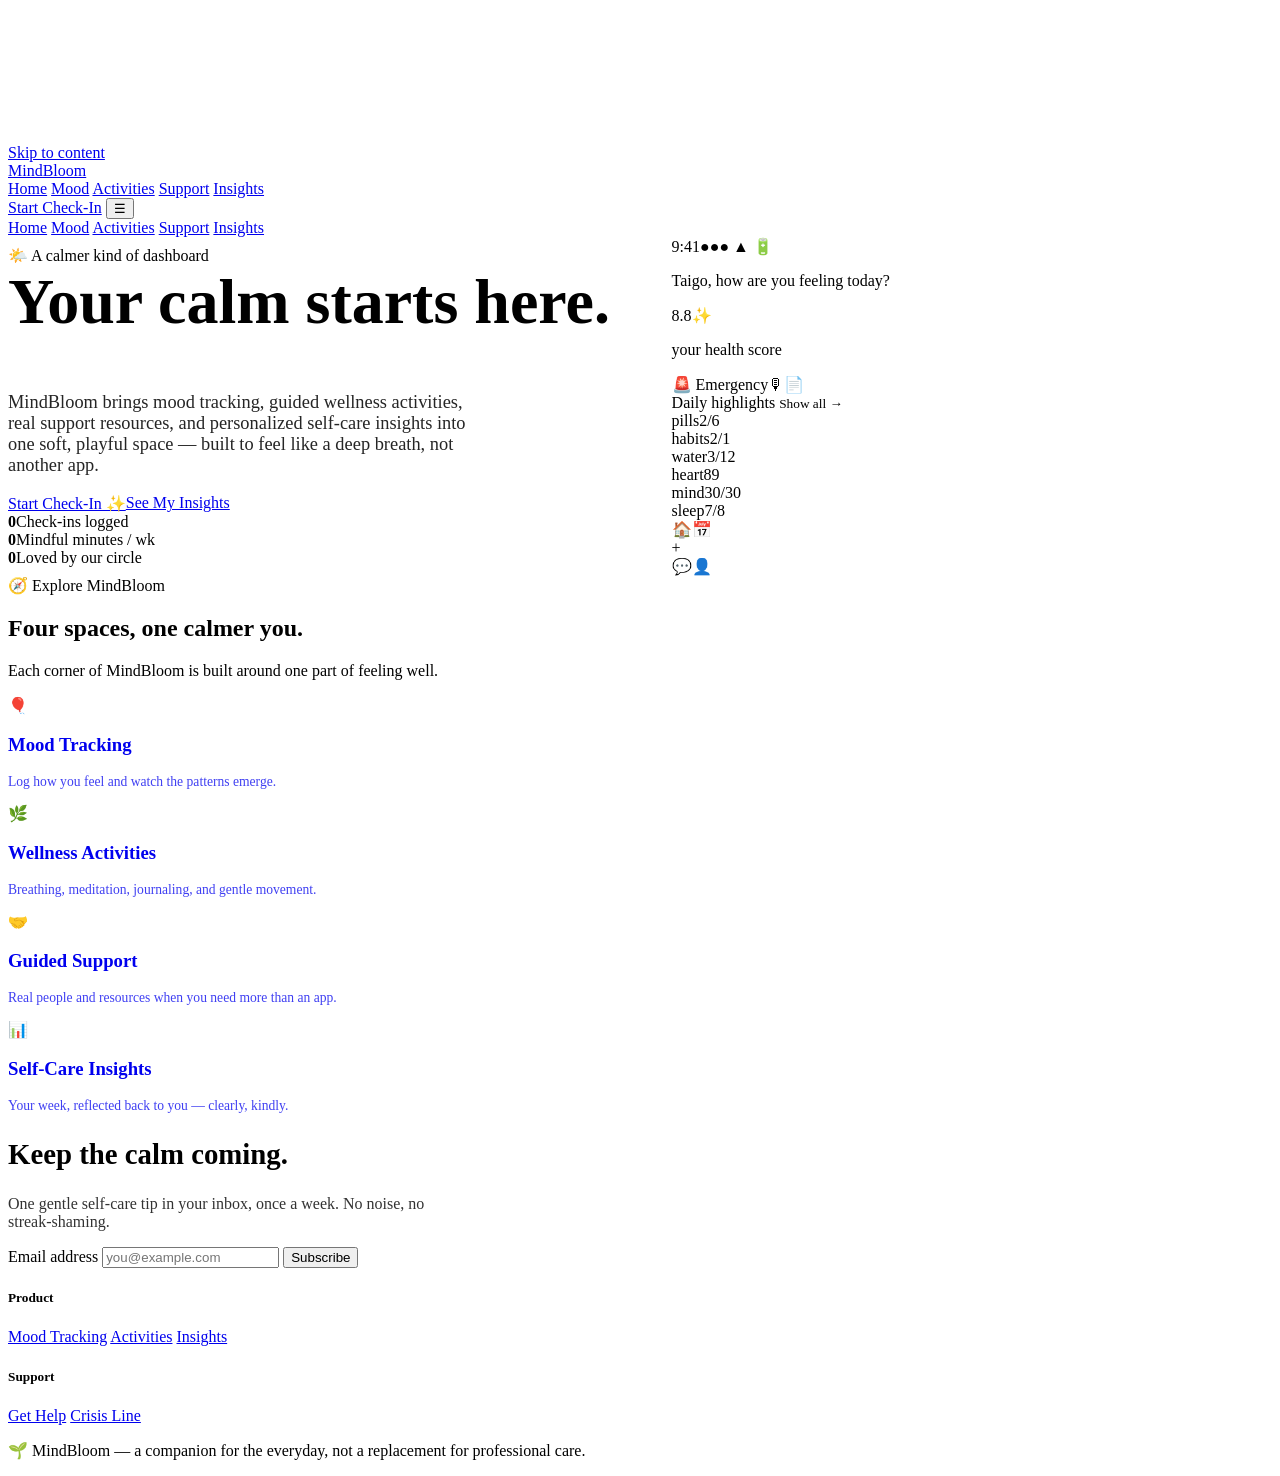
==== index.html @ 53dbccd5 "Add files via upload" ====
<!--
  MindBloom — Home
  DEPLOY: upload this whole folder (index.html, mood.html, activities.html, support.html, insights.html, assets/) to Netlify/Vercel drag-and-drop, or push to a repo and enable GitHub Pages. No build step required.
-->
<!DOCTYPE html>
<html lang="en">
<head>
<meta charset="UTF-8">
<meta name="viewport" content="width=device-width, initial-scale=1.0">
<title>MindBloom — Your Calm Starts Here</title>
<meta name="description" content="A calming, interactive mental wellness companion for mood tracking, guided self-care, and personalized insights.">
<link rel="preconnect" href="https://fonts.googleapis.com">
<link rel="preconnect" href="https://fonts.gstatic.com" crossorigin>
<link href="https://fonts.googleapis.com/css2?family=Fredoka:wght@400;500;600;700&family=Quicksand:wght@400;500;600;700&display=swap" rel="stylesheet">
<link rel="stylesheet" href="styles.css">
</head>
<body>
<div id="page-veil"></div>
<a href="#main" class="skip-link">Skip to content</a>
<canvas id="cursor-canvas" aria-hidden="true"></canvas>
<div id="cursor-dot" aria-hidden="true"></div>
<div id="cursor-ring" aria-hidden="true"></div>

<header class="nav">
  <a class="brand" href="index.html" data-transition><span class="dot"></span> MindBloom</a>
  <nav class="links" aria-label="Primary">
    <a href="index.html" aria-current="page" data-transition>Home</a>
    <a href="mood.html" data-transition>Mood</a>
    <a href="activities.html" data-transition>Activities</a>
    <a href="support.html" data-transition>Support</a>
    <a href="insights.html" data-transition>Insights</a>
  </nav>
  <a class="nav-cta" href="mood.html" data-cursor-color="purple" data-transition>Start Check-In</a>
  <button class="nav-toggle" aria-label="Toggle menu" aria-expanded="false">☰</button>
</header>
<div class="mobile-menu" aria-label="Mobile navigation">
  <a href="index.html" data-transition>Home</a>
  <a href="mood.html" data-transition>Mood</a>
  <a href="activities.html" data-transition>Activities</a>
  <a href="support.html" data-transition>Support</a>
  <a href="insights.html" data-transition>Insights</a>
</div>

<main id="main">
  <section class="hero-section" aria-label="Introduction">
    <div class="blob-field" data-blob-field="6" aria-hidden="true"></div>
    <div class="wrap hero" style="padding-top:var(--space-6); display:grid; grid-template-columns:1.05fr .95fr; gap:var(--space-5); align-items:center;">
      <div>
        <span class="eyebrow reveal">🌤️ A calmer kind of dashboard</span>
        <h1 class="reveal" style="font-size:clamp(2.6rem,5vw,4.2rem); margin-top:var(--space-2);">Your <span style="color:var(--pink-deep);">calm</span> starts here.</h1>
        <p class="reveal" style="margin-top:var(--space-3); font-size:1.15rem; max-width:480px; opacity:.85;">MindBloom brings mood tracking, guided wellness activities, real support resources, and personalized self-care insights into one soft, playful space — built to feel like a deep breath, not another app.</p>
        <div class="reveal" style="display:flex; gap:var(--space-2); margin-top:var(--space-4); flex-wrap:wrap;">
          <a class="btn-primary" data-cursor-color="pink" href="mood.html" data-transition>Start Check-In ✨</a>
          <a class="btn-secondary" data-cursor-color="teal" href="insights.html" data-transition>See My Insights</a>
        </div>
        <div class="stat-row reveal" style="justify-content:flex-start; margin-top:var(--space-5);">
          <div><strong data-count="12.4" data-suffix="k">0</strong><span>Check-ins logged</span></div>
          <div><strong data-count="340" data-suffix="m">0</strong><span>Mindful minutes / wk</span></div>
          <div><strong data-count="4.9" data-suffix="★">0</strong><span>Loved by our circle</span></div>
        </div>
      </div>

      <div class="phone-wrap reveal">
        <div class="phone tilt" role="img" aria-label="App preview showing a health score of 8.8 and daily wellness highlights">
          <div class="phone-status"><span>9:41</span><span>●●● ▲ 🔋</span></div>
          <div class="phone-notch"></div>
          <p class="phone-greet">Taigo, how are you feeling today?</p>
          <div class="score-row"><span class="score-num">8.8</span><span class="score-spark">✨</span></div>
          <p class="score-label">your health score</p>
          <div class="quick-pills"><span>🚨 Emergency</span><span class="ghost">🎙</span><span class="ghost">📄</span></div>
          <div class="highlights-title">Daily highlights <small>Show all →</small></div>
          <div class="highlights-grid">
            <div class="h-card pills">pills<span class="n">2/6</span></div>
            <div class="h-card habits">habits<span class="n">2/1</span></div>
            <div class="h-card water">water<span class="n">3/12</span></div>
            <div class="h-card heart">heart<span class="n">89</span></div>
            <div class="h-card mind">mind<span class="n">30/30</span></div>
            <div class="h-card sleep">sleep<span class="n">7/8</span></div>
          </div>
          <div class="phone-tab"><span>🏠</span><span>📅</span><div class="plus">+</div><span>💬</span><span>👤</span></div>
        </div>
      </div>
    </div>
  </section>

  <section aria-label="What MindBloom offers">
    <div class="wrap">
      <div class="section-head reveal">
        <span class="eyebrow">🧭 Explore MindBloom</span>
        <h2>Four spaces, one calmer you.</h2>
        <p>Each corner of MindBloom is built around one part of feeling well.</p>
      </div>
      <div class="activity-grid" style="grid-template-columns:repeat(4,1fr);">
        <a class="glass-card activity-card tilt reveal" href="mood.html" data-transition style="text-decoration:none;">
          <div class="activity-icon" style="background:var(--periwinkle);">🎈</div>
          <h3>Mood Tracking</h3>
          <p style="font-size:.85rem; opacity:.75;">Log how you feel and watch the patterns emerge.</p>
        </a>
        <a class="glass-card activity-card tilt reveal" href="activities.html" data-transition style="text-decoration:none;">
          <div class="activity-icon" style="background:var(--green);">🌿</div>
          <h3>Wellness Activities</h3>
          <p style="font-size:.85rem; opacity:.75;">Breathing, meditation, journaling, and gentle movement.</p>
        </a>
        <a class="glass-card activity-card tilt reveal" href="support.html" data-transition style="text-decoration:none;">
          <div class="activity-icon" style="background:var(--pink);">🤝</div>
          <h3>Guided Support</h3>
          <p style="font-size:.85rem; opacity:.75;">Real people and resources when you need more than an app.</p>
        </a>
        <a class="glass-card activity-card tilt reveal" href="insights.html" data-transition style="text-decoration:none;">
          <div class="activity-icon" style="background:var(--yellow);">📊</div>
          <h3>Self-Care Insights</h3>
          <p style="font-size:.85rem; opacity:.75;">Your week, reflected back to you — clearly, kindly.</p>
        </a>
      </div>
    </div>
  </section>
</main>

<footer aria-label="Footer">
  <div class="footer-inner">
    <div>
      <h2 style="font-size:1.8rem;">Keep the calm coming.</h2>
      <p style="margin-top:8px; opacity:.8; max-width:420px;">One gentle self-care tip in your inbox, once a week. No noise, no streak-shaming.</p>
      <form class="footer-form" onsubmit="event.preventDefault(); this.reset(); alert('Thanks — your first tip lands next Monday.');">
        <label for="email" class="visually-hidden">Email address</label>
        <input id="email" type="email" required placeholder="you@example.com" data-cursor-color="pink">
        <button class="btn-primary" type="submit" data-cursor-color="pink">Subscribe</button>
      </form>
    </div>
    <div class="footer-links">
      <div><h5>Product</h5>
        <a href="mood.html" data-transition>Mood Tracking</a>
        <a href="activities.html" data-transition>Activities</a>
        <a href="insights.html" data-transition>Insights</a>
      </div>
      <div><h5>Support</h5>
        <a href="support.html" data-transition>Get Help</a>
        <a href="support.html" data-transition>Crisis Line</a>
      </div>
    </div>
  </div>
  <p class="fine-print">🌱 MindBloom — a companion for the everyday, not a replacement for professional care.</p>
</footer>

<script src="app.js"></script>
</body>
</html>
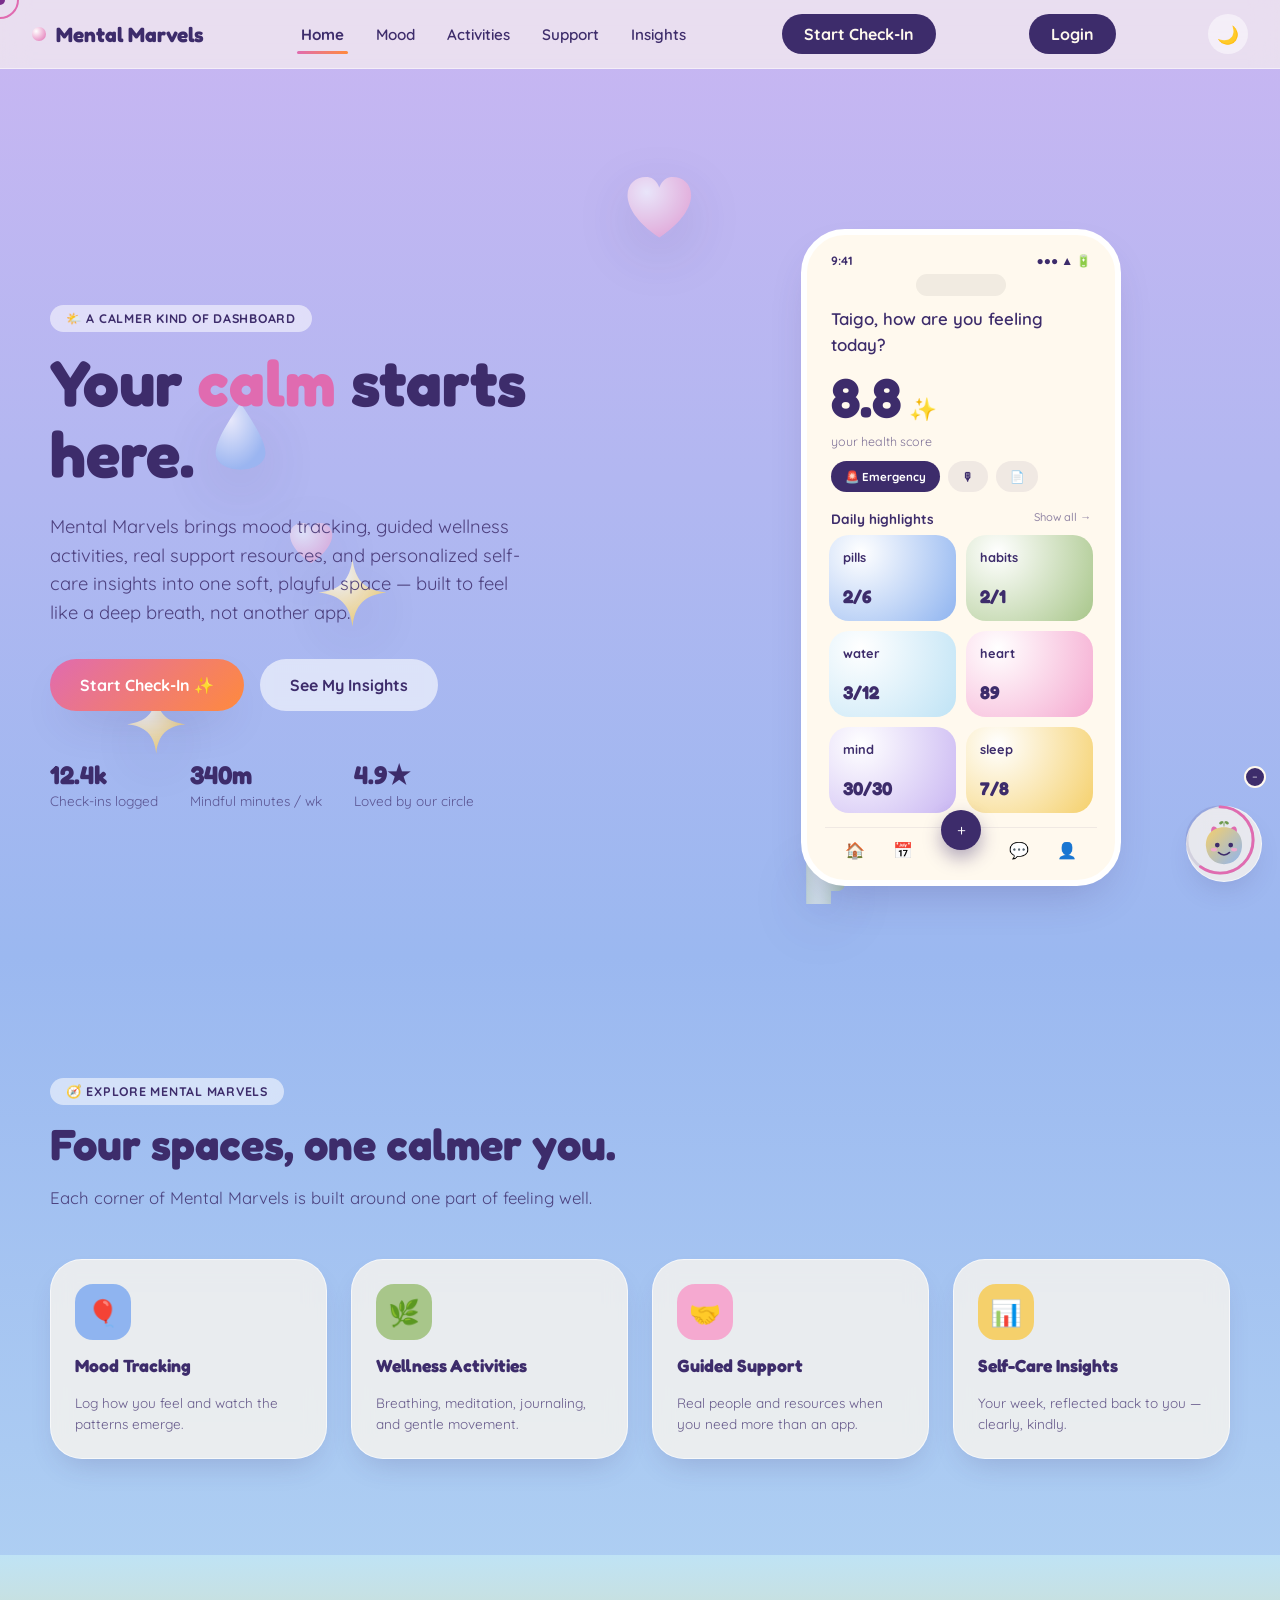
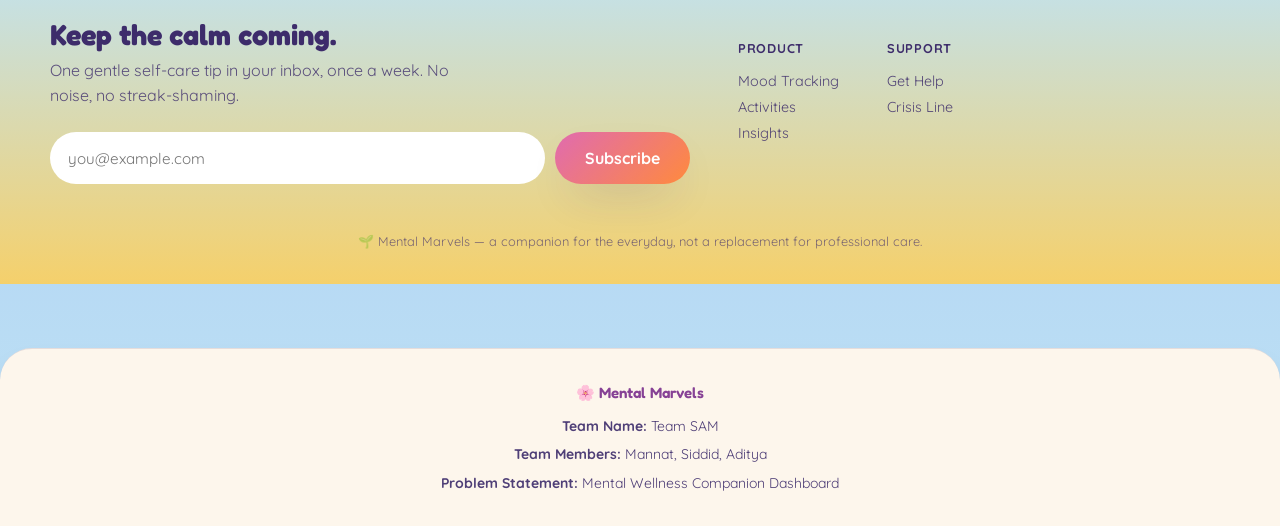
==== commit 205309a7: "Add files via upload" ====
--- a/index.html
+++ b/index.html
@@ -7,12 +7,407 @@
 <head>
 <meta charset="UTF-8">
 <meta name="viewport" content="width=device-width, initial-scale=1.0">
-<title>MindBloom — Your Calm Starts Here</title>
+<title>Mental Marvels — Your Calm Starts Here</title>
 <meta name="description" content="A calming, interactive mental wellness companion for mood tracking, guided self-care, and personalized insights.">
 <link rel="preconnect" href="https://fonts.googleapis.com">
 <link rel="preconnect" href="https://fonts.gstatic.com" crossorigin>
 <link href="https://fonts.googleapis.com/css2?family=Fredoka:wght@400;500;600;700&family=Quicksand:wght@400;500;600;700&display=swap" rel="stylesheet">
-<link rel="stylesheet" href="styles.css">
+<style>
+/* ============================================================
+   MindBloom — shared design system
+   ============================================================ */
+:root{
+  --lavender:#C9B6F2; --sky:#9BB8F0; --skylight:#BFE3F5;
+  --pink:#F5A9D0; --pink-deep:#E06BB0;
+  --yellow:#F5D06B; --yellow-deep:#E0A93D;
+  --green:#A8C68A; --green-deep:#6E9A4E;
+  --periwinkle:#8FB4F0;
+  --cream:#FFF9EE; --cream2:#FDF6EC;
+  --orange:#FF8A3D; --orange-bg:#F3ECDD;
+  --ink-purple:#3D2C6B; --ink-magenta:#7A2E8C; --ink-teal:#1E5F5A;
+  --radius-lg:32px; --radius-md:24px; --radius-sm:16px;
+  --space-1:8px; --space-2:16px; --space-3:24px; --space-4:32px; --space-5:48px; --space-6:64px; --space-7:96px;
+  --font-display:'Fredoka', sans-serif; --font-body:'Quicksand', sans-serif;
+  --shadow-soft: 0 20px 45px -18px rgba(61,44,107,0.28);
+  --shadow-card: 0 14px 30px -12px rgba(61,44,107,0.22);
+}
+*{box-sizing:border-box;}
+html{scroll-behavior:smooth;}
+body{
+  margin:0; font-family:var(--font-body); color:var(--ink-purple);
+  background:linear-gradient(180deg, var(--lavender) 0%, var(--sky) 45%, var(--skylight) 100%);
+  overflow-x:hidden; cursor:none; min-height:100vh;
+  transition:background .4s ease, color .4s ease;
+}
+
+/* ---------- Dark mode ---------- */
+:root[data-theme="dark"]{
+  --lavender:#221A3D; --sky:#1B2340; --skylight:#182A33;
+  --pink:#3A2338; --pink-deep:#F2A6D6;
+  --yellow:#3A311C; --yellow-deep:#F0C25E;
+  --green:#1E2A1B; --green-deep:#9FD17A;
+  --periwinkle:#22283F;
+  --cream:#171326; --cream2:#1C1830;
+  --orange:#3A2413; --orange-bg:#20181C;
+  --ink-purple:#EFE9FB; --ink-magenta:#F2A6D6; --ink-teal:#8FE3D8;
+  --shadow-soft: 0 20px 45px -18px rgba(0,0,0,0.55);
+  --shadow-card: 0 14px 30px -12px rgba(0,0,0,0.5);
+}
+:root[data-theme="dark"] body{ background:linear-gradient(180deg, #17132A 0%, #141C33 45%, #101B22 100%); }
+:root[data-theme="dark"] .glass-card{ background:rgba(28,24,48,.75); border-color:rgba(255,255,255,.08); }
+:root[data-theme="dark"] header.nav{ background:rgba(23,19,38,.7); border-bottom-color:rgba(255,255,255,.08); }
+:root[data-theme="dark"] .mobile-menu{ background:rgba(23,19,38,.96); }
+:root[data-theme="dark"] .day-cell, :root[data-theme="dark"] .mood-chip, :root[data-theme="dark"] .filter-chip,
+:root[data-theme="dark"] .tab-btn, :root[data-theme="dark"] .history-list li, :root[data-theme="dark"] .entry,
+:root[data-theme="dark"] .search-row input{ background:#241E3B; color:var(--ink-purple); }
+:root[data-theme="dark"] .nav-cta{ background:var(--ink-magenta); color:#171326; }
+:root[data-theme="dark"] .h-card{ color:#171326; }
+
+.theme-toggle{ background:rgba(255,255,255,.5); border:none; width:40px; height:40px; border-radius:50%; font-size:1.1rem; cursor:pointer; display:flex; align-items:center; justify-content:center; }
+:root[data-theme="dark"] .theme-toggle{ background:rgba(255,255,255,.1); }
+@media (hover:none), (pointer:coarse){ body{cursor:auto;} }
+h1,h2,h3,h4{font-family:var(--font-display); margin:0; line-height:1.1;}
+p{margin:0; line-height:1.55;}
+a{color:inherit;}
+button{font-family:var(--font-body);}
+img,svg{display:block; max-width:100%;}
+section{position:relative; padding:var(--space-7) var(--space-4); z-index:2;}
+.wrap{max-width:1180px; margin:0 auto; position:relative; z-index:2;}
+.eyebrow{
+  display:inline-flex; align-items:center; gap:8px; font-weight:700; letter-spacing:.06em; text-transform:uppercase;
+  font-size:.78rem; background:rgba(255,255,255,.55); padding:6px 16px; border-radius:999px; backdrop-filter:blur(6px);
+}
+.section-head{max-width:640px; margin-bottom:var(--space-5);}
+.section-head h2{font-size:clamp(2rem,3.4vw,2.8rem); margin-top:var(--space-2);}
+.section-head p{margin-top:var(--space-2); font-size:1.05rem; opacity:.85;}
+.page-hero{padding-top:var(--space-6); padding-bottom:var(--space-4); text-align:center;}
+.page-hero h1{font-size:clamp(2.2rem,4.4vw,3.4rem);}
+.page-hero p{max-width:560px; margin:var(--space-2) auto 0; font-size:1.08rem; opacity:.85;}
+
+/* ---------- Accessibility ---------- */
+.skip-link{position:absolute; left:-999px; top:0; background:var(--cream); color:var(--ink-purple); padding:12px 20px; border-radius:0 0 12px 0; z-index:999; font-weight:700;}
+.skip-link:focus{left:0;}
+:focus-visible{outline:3px solid var(--ink-magenta); outline-offset:3px; border-radius:8px;}
+.visually-hidden{position:absolute; left:-9999px;}
+
+/* ---------- Custom cursor ---------- */
+#cursor-dot,#cursor-ring{position:fixed; top:0; left:0; pointer-events:none; z-index:9999; border-radius:50%; transform:translate(-50%,-50%);}
+#cursor-dot{width:10px; height:10px; background:var(--ink-magenta); transition:background .25s ease;}
+#cursor-ring{width:38px; height:38px; border:2.5px solid var(--pink-deep); transition:background .25s ease, border-color .25s ease, width .2s ease, height .2s ease;}
+@media (hover:none), (pointer:coarse){ #cursor-dot,#cursor-ring{display:none;} }
+#cursor-canvas{position:fixed; inset:0; pointer-events:none; z-index:9998;}
+
+/* ---------- Page transition veil ---------- */
+#page-veil{
+  position:fixed; inset:0; z-index:10000; pointer-events:none;
+  background:linear-gradient(135deg,var(--pink-deep),var(--orange));
+  clip-path:circle(0% at 50% 50%); transition:clip-path .55s cubic-bezier(.7,0,.3,1);
+}
+#page-veil.active{clip-path:circle(150% at 50% 50%);}
+::view-transition-old(root){animation:fadeOut .3s ease both;}
+::view-transition-new(root){animation:fadeIn .35s ease both;}
+@keyframes fadeOut{to{opacity:0; transform:scale(.99);}}
+@keyframes fadeIn{from{opacity:0; transform:scale(1.01);}}
+
+/* ---------- Nav ---------- */
+header.nav{
+  position:sticky; top:0; z-index:100; padding:14px var(--space-4);
+  display:flex; align-items:center; justify-content:space-between;
+  background:rgba(255,249,238,0.6); backdrop-filter:blur(14px); border-bottom:1px solid rgba(255,255,255,.5);
+}
+.brand{display:flex; align-items:center; gap:10px; font-family:var(--font-display); font-weight:700; font-size:1.3rem; text-decoration:none;}
+.brand .dot{width:14px; height:14px; border-radius:50%; background:radial-gradient(circle at 30% 30%, #fff, var(--pink-deep));}
+nav.links{display:flex; gap:var(--space-3); list-style:none; margin:0; padding:0;}
+nav.links a{text-decoration:none; font-weight:600; font-size:.95rem; padding:8px 4px; position:relative;}
+nav.links a::after{content:""; position:absolute; left:0; bottom:-2px; width:0; height:3px; border-radius:3px; background:linear-gradient(90deg,var(--pink-deep),var(--orange)); transition:width .25s ease;}
+nav.links a:hover::after, nav.links a:focus::after, nav.links a[aria-current="page"]::after{width:100%;}
+nav.links a[aria-current="page"]{opacity:1; font-weight:800;}
+.nav-cta{background:var(--ink-purple); color:var(--cream); border:none; padding:10px 22px; border-radius:999px; font-weight:700; cursor:none; text-decoration:none; display:inline-block;}
+@media (hover:none),(pointer:coarse){ .nav-cta{cursor:pointer;} }
+.nav-toggle{display:none; background:none; border:none; font-size:1.6rem; cursor:pointer; color:var(--ink-purple);}
+.mobile-menu{display:none; flex-direction:column; gap:6px; padding:var(--space-2) var(--space-4); background:rgba(255,249,238,.96); backdrop-filter:blur(14px);}
+.mobile-menu.open{display:flex;}
+.mobile-menu a{text-decoration:none; font-weight:700; padding:10px 0; border-bottom:1px solid rgba(61,44,107,.08);}
+@media (max-width:860px){ nav.links{display:none;} .nav-toggle{display:block;} }
+
+/* ---------- Buttons ---------- */
+.btn-primary,.btn-secondary{
+  padding:16px 30px; border-radius:999px; font-weight:700; font-size:1rem; border:none; cursor:none;
+  display:inline-flex; align-items:center; gap:8px; transition:transform .25s ease, box-shadow .25s ease;
+  text-decoration:none;
+}
+@media (hover:none),(pointer:coarse){ .btn-primary,.btn-secondary{cursor:pointer;} }
+.btn-primary{background:linear-gradient(135deg,var(--pink-deep),var(--orange)); color:#fff; box-shadow:var(--shadow-soft);}
+.btn-primary:hover{transform:translateY(-3px) scale(1.03);}
+.btn-secondary{background:rgba(255,255,255,.6); color:var(--ink-purple); backdrop-filter:blur(6px);}
+.btn-secondary:hover{background:#fff;}
+.btn-primary:active,.btn-secondary:active{transform:scale(.96);}
+
+/* ---------- Cards / reveal ---------- */
+.glass-card{background:rgba(255,249,238,.75); backdrop-filter:blur(10px); border-radius:var(--radius-lg); box-shadow:var(--shadow-card); border:1px solid rgba(255,255,255,.6);}
+.reveal{opacity:0; transform:translateY(28px); transition:opacity .7s ease, transform .7s ease;}
+.reveal.in{opacity:1; transform:translateY(0);}
+.tilt{transition:transform .25s ease;}
+
+/* ---------- Ambient blobs ---------- */
+.blob-field{position:absolute; inset:0; overflow:hidden; pointer-events:none; z-index:1;}
+.blob{position:absolute; filter:drop-shadow(0 18px 30px rgba(61,44,107,.22)); will-change:transform;}
+@keyframes drift1{0%{transform:translate(0,0) rotate(0deg);}50%{transform:translate(18px,-26px) rotate(8deg);}100%{transform:translate(0,0) rotate(0deg);}}
+@keyframes drift2{0%{transform:translate(0,0) rotate(0deg);}50%{transform:translate(-22px,20px) rotate(-10deg);}100%{transform:translate(0,0) rotate(0deg);}}
+@keyframes drift3{0%{transform:translate(0,0) rotate(0deg);}50%{transform:translate(14px,24px) rotate(6deg);}100%{transform:translate(0,0) rotate(0deg);}}
+
+/* ---------- Counters ---------- */
+.stat-row{display:flex; gap:var(--space-4); flex-wrap:wrap; justify-content:center;}
+.stat-row div strong{display:block; font-family:var(--font-display); font-size:1.6rem;}
+.stat-row div span{font-size:.85rem; opacity:.7;}
+
+/* ---------- Phone mockup (home hero) ---------- */
+.phone-wrap{display:flex; justify-content:center; position:relative;}
+.phone{width:320px; background:var(--cream); border-radius:44px; padding:18px; box-shadow:var(--shadow-soft); border:6px solid #fff; position:relative; z-index:3; animation:floaty 7s ease-in-out infinite;}
+@keyframes floaty{0%,100%{transform:translateY(0);}50%{transform:translateY(-14px);}}
+.phone-status{display:flex; justify-content:space-between; font-size:.75rem; font-weight:700; padding:0 6px;}
+.phone-notch{width:90px; height:22px; background:#111; opacity:.06; border-radius:14px; margin:6px auto 10px;}
+.phone-greet{font-size:1.05rem; font-weight:600; padding:0 6px;}
+.score-row{display:flex; align-items:baseline; gap:8px; padding:6px 6px 2px;}
+.score-num{font-family:var(--font-display); font-size:3.4rem; font-weight:700;}
+.score-spark{color:var(--pink-deep); font-size:1.4rem;}
+.score-label{font-size:.78rem; opacity:.65; padding:0 6px 10px;}
+.quick-pills{display:flex; gap:8px; padding:0 6px 14px;}
+.quick-pills span{background:var(--ink-purple); color:#fff; font-size:.72rem; font-weight:700; padding:8px 14px; border-radius:999px; display:flex; align-items:center; gap:6px;}
+.quick-pills span.ghost{background:rgba(61,44,107,.08); color:var(--ink-purple);}
+.highlights-title{display:flex; justify-content:space-between; padding:4px 6px 8px; font-size:.85rem; font-weight:700;}
+.highlights-title small{font-weight:500; opacity:.55; font-size:.7rem;}
+.highlights-grid{display:grid; grid-template-columns:1fr 1fr; gap:10px; padding:0 4px;}
+.h-card{border-radius:20px; padding:14px; font-weight:700; font-size:.8rem; display:flex; flex-direction:column; gap:20px; min-height:74px;}
+.h-card .n{font-family:var(--font-display); font-size:1.15rem;}
+.h-card.pills{background:radial-gradient(circle at 25% 20%, #fff, var(--periwinkle));}
+.h-card.water{background:radial-gradient(circle at 25% 20%, #fff, var(--skylight));}
+.h-card.habits{background:radial-gradient(circle at 25% 20%, #fff, var(--green));}
+.h-card.heart{background:radial-gradient(circle at 25% 20%, #fff, var(--pink));}
+.h-card.mind{background:radial-gradient(circle at 25% 20%, #fff, var(--lavender));}
+.h-card.sleep{background:radial-gradient(circle at 25% 20%, #fff, var(--yellow));}
+.phone-tab{display:flex; justify-content:space-around; margin-top:14px; padding:12px 6px 2px; border-top:1px solid rgba(61,44,107,.08);}
+.phone-tab .plus{width:40px; height:40px; border-radius:50%; background:var(--ink-purple); color:#fff; display:flex; align-items:center; justify-content:center; margin-top:-30px; box-shadow:0 8px 18px rgba(61,44,107,.4);}
+
+/* ---------- Mood page ---------- */
+.mood-layout{display:grid; grid-template-columns:.9fr 1.5fr; gap:var(--space-4); align-items:start;}
+.mascot-card{padding:var(--space-4); text-align:center;}
+.mood-chip-row{display:flex; gap:10px; flex-wrap:wrap; justify-content:center; margin-top:var(--space-3);}
+.mood-chip{border:2px solid transparent; background:#fff; padding:10px 16px; border-radius:999px; font-weight:700; display:flex; align-items:center; gap:6px; cursor:none; font-size:.9rem; transition:all .2s ease;}
+@media (hover:none),(pointer:coarse){ .mood-chip{cursor:pointer;} }
+.mood-chip[aria-pressed="true"]{border-color:var(--orange); background:var(--orange-bg); transform:translateY(-2px);}
+.mood-note{width:100%; margin-top:var(--space-2); border-radius:16px; border:1px solid rgba(61,44,107,.15); padding:12px; font-family:var(--font-body); resize:vertical; min-height:70px;}
+.mood-right{display:flex; flex-direction:column; gap:var(--space-3);}
+.tab-row{display:flex; gap:8px;}
+.tab-btn{background:#fff; border:none; padding:10px 20px; border-radius:999px; font-weight:700; cursor:none; opacity:.55;}
+@media (hover:none),(pointer:coarse){ .tab-btn{cursor:pointer;} }
+.tab-btn[aria-selected="true"]{opacity:1; background:var(--orange); color:#fff;}
+.calendar{padding:var(--space-3);}
+.calendar-grid{display:grid; grid-template-columns:repeat(7,1fr); gap:6px; margin-top:var(--space-2);}
+.calendar-grid .dow{font-size:.72rem; font-weight:700; text-align:center; opacity:.55;}
+.day-cell{aspect-ratio:1; border-radius:12px; background:#fff; border:none; font-weight:700; font-size:.85rem; cursor:none; transition:transform .15s ease;}
+@media (hover:none),(pointer:coarse){ .day-cell{cursor:pointer;} }
+.day-cell:hover{transform:scale(1.08);}
+.day-cell.logged{color:#fff;}
+.stat-cards{display:grid; grid-template-columns:1fr 1fr; gap:var(--space-3);}
+.stat-card{padding:var(--space-3); color:#fff; position:relative; overflow:hidden;}
+.stat-card h4{font-size:.85rem; opacity:.9; font-weight:700;}
+.stat-card .big{font-family:var(--font-display); font-size:1.8rem; margin-top:4px;}
+.stat-card.orange{background:linear-gradient(135deg,var(--orange),var(--yellow-deep));}
+.stat-card.purple{background:linear-gradient(135deg,var(--ink-purple),var(--pink-deep));}
+.stat-card.teal{background:linear-gradient(135deg,var(--ink-teal),var(--green-deep));}
+.gauge-wrap{grid-column:1/-1; padding:var(--space-3); display:flex; align-items:center; gap:var(--space-3); flex-wrap:wrap;}
+.history-list{list-style:none; margin:var(--space-2) 0 0; padding:0; display:flex; flex-direction:column; gap:10px; max-height:260px; overflow:auto;}
+.history-list li{display:flex; justify-content:space-between; align-items:center; background:#fff; border-radius:14px; padding:10px 14px; font-size:.88rem; font-weight:600;}
+.history-list button{background:none; border:none; opacity:.4; cursor:pointer; font-size:.85rem;}
+.history-list button:hover{opacity:1;}
+.empty-state{text-align:center; opacity:.6; padding:var(--space-3); font-size:.9rem;}
+
+/* ---------- Activities page ---------- */
+.filter-row{display:flex; gap:10px; flex-wrap:wrap; margin-bottom:var(--space-4);}
+.filter-chip{background:#fff; border:none; padding:10px 18px; border-radius:999px; font-weight:700; cursor:none; font-size:.88rem; opacity:.6; transition:all .2s ease;}
+@media (hover:none),(pointer:coarse){ .filter-chip{cursor:pointer;} }
+.filter-chip[aria-pressed="true"]{opacity:1; background:var(--ink-purple); color:#fff;}
+.activity-grid{display:grid; grid-template-columns:repeat(3,1fr); gap:var(--space-3);}
+.activity-card{padding:var(--space-3); display:flex; flex-direction:column; gap:var(--space-2);}
+.activity-icon{width:56px; height:56px; border-radius:18px; display:flex; align-items:center; justify-content:center; font-size:1.6rem;}
+.activity-card h3{font-size:1.1rem;}
+.activity-card .duration{font-size:.78rem; font-weight:700; opacity:.6;}
+.activity-card button{margin-top:auto; align-self:flex-start; background:var(--ink-purple); color:#fff; border:none; padding:10px 18px; border-radius:999px; font-weight:700; cursor:none;}
+@media (hover:none),(pointer:coarse){ .activity-card button{cursor:pointer;} }
+.breathing{margin-top:var(--space-5); display:grid; grid-template-columns:1fr 1fr; gap:var(--space-4); align-items:center; padding:var(--space-4);}
+.breath-circle-wrap{display:flex; justify-content:center;}
+.breath-circle{width:180px; height:180px; border-radius:50%; background:radial-gradient(circle at 30% 30%, #fff, var(--periwinkle)); display:flex; align-items:center; justify-content:center; font-weight:700; font-family:var(--font-display); font-size:1.1rem; box-shadow:0 0 0 14px rgba(143,180,240,.25); transition:transform 4s ease-in-out;}
+.breath-controls{display:flex; gap:var(--space-2); margin-top:var(--space-3); flex-wrap:wrap;}
+.journal-box{padding:var(--space-4); margin-top:var(--space-5);}
+.journal-box textarea{width:100%; min-height:120px; border-radius:18px; border:1px solid rgba(61,44,107,.15); padding:14px; font-family:var(--font-body); font-size:1rem; resize:vertical; margin-top:var(--space-2);}
+.journal-entries{margin-top:var(--space-3); display:flex; flex-direction:column; gap:10px;}
+.journal-entries .entry{background:#fff; border-radius:14px; padding:12px 16px; font-size:.9rem;}
+.journal-entries .entry time{display:block; font-size:.72rem; opacity:.55; font-weight:700; margin-bottom:4px;}
+.sound-toggle{display:flex; align-items:center; gap:12px; margin-top:var(--space-4); padding:var(--space-3); border-radius:var(--radius-md);}
+.switch{position:relative; width:52px; height:28px; background:rgba(61,44,107,.15); border-radius:999px; border:none; cursor:pointer;}
+.switch::after{content:""; position:absolute; top:3px; left:3px; width:22px; height:22px; background:#fff; border-radius:50%; transition:transform .25s ease; box-shadow:0 2px 6px rgba(0,0,0,.2);}
+.switch[aria-checked="true"]{background:var(--orange);}
+.switch[aria-checked="true"]::after{transform:translateX(24px);}
+
+/* ---------- Support page ---------- */
+.support-grid{display:grid; grid-template-columns:repeat(4,1fr); gap:var(--space-3);}
+.support-card{padding:var(--space-3); text-align:left;}
+.support-card .badge{width:48px; height:48px; border-radius:14px; display:flex; align-items:center; justify-content:center; font-size:1.3rem; margin-bottom:var(--space-2);}
+.crisis-note{margin-top:var(--space-4); padding:var(--space-3); border-radius:var(--radius-md); background:rgba(255,255,255,.7); border:2px dashed var(--ink-magenta); font-weight:600; font-size:.95rem;}
+.faq{max-width:760px; margin:0 auto;}
+.faq-item{border-radius:var(--radius-md); margin-bottom:12px; overflow:hidden;}
+.faq-q{width:100%; text-align:left; background:none; border:none; padding:var(--space-3); font-weight:700; font-size:1rem; cursor:none; display:flex; justify-content:space-between; align-items:center;}
+@media (hover:none),(pointer:coarse){ .faq-q{cursor:pointer;} }
+.faq-q .icon{transition:transform .3s ease;}
+.faq-item[data-open="true"] .icon{transform:rotate(45deg);}
+.faq-a{max-height:0; overflow:hidden; transition:max-height .35s ease; padding:0 var(--space-3);}
+.faq-item[data-open="true"] .faq-a{max-height:220px; padding-bottom:var(--space-3);}
+.search-row{display:flex; gap:10px; margin-bottom:var(--space-4); max-width:420px;}
+.search-row input{flex:1; padding:14px 18px; border-radius:999px; border:none; font-family:var(--font-body); font-size:.95rem; box-shadow:var(--shadow-card);}
+
+/* ---------- Insights page ---------- */
+.dash-card{padding:var(--space-3);}
+.dash-greet{display:flex; justify-content:space-between; align-items:center; margin-bottom:var(--space-4); flex-wrap:wrap; gap:var(--space-2);}
+.bento{display:grid; grid-template-columns:repeat(4, 1fr); grid-auto-rows:auto; gap:var(--space-3);}
+.bento .c1{grid-column:span 2;}
+.bento .c2{grid-column:span 2;}
+.bento .c4{grid-column:span 4;}
+.dash-card h4{font-size:.95rem;}
+.dash-card p.sub{font-size:.75rem; opacity:.6; margin-top:2px;}
+.bar-row{display:flex; align-items:flex-end; gap:8px; height:110px; margin-top:var(--space-2);}
+.bar{flex:1; border-radius:8px 8px 0 0; height:0; transition:height 1s ease;}
+.timeline-list{list-style:none; margin:var(--space-2) 0 0; padding:0; display:flex; flex-direction:column; gap:10px;}
+.timeline-list li{display:flex; gap:10px; align-items:center; font-size:.88rem; font-weight:600;}
+.timeline-list .dot{width:10px; height:10px; border-radius:50%; flex-shrink:0;}
+.streak-banner{display:flex; align-items:center; gap:var(--space-3); padding:var(--space-3); border-radius:var(--radius-md); background:linear-gradient(135deg,var(--orange),var(--pink-deep)); color:#fff; margin-bottom:var(--space-3);}
+.streak-banner .num{font-family:var(--font-display); font-size:2.4rem;}
+
+/* ---------- Toasts ---------- */
+.toast-host{position:fixed; bottom:24px; left:50%; transform:translateX(-50%); z-index:10001; display:flex; flex-direction:column; gap:10px; align-items:center; pointer-events:none;}
+.toast{background:var(--ink-purple); color:var(--cream); padding:12px 22px; border-radius:999px; font-weight:700; font-size:.9rem; box-shadow:var(--shadow-soft); opacity:0; transform:translateY(14px); transition:opacity .3s ease, transform .3s ease;}
+.toast.in{opacity:1; transform:translateY(0);}
+.toast-badge{background:linear-gradient(135deg,var(--pink-deep),var(--orange)); color:#fff;}
+
+/* ---------- Confetti ---------- */
+.confetti-host{position:fixed; inset:0; pointer-events:none; z-index:10002; overflow:hidden;}
+.confetti-piece{position:absolute; top:40%; width:8px; height:14px; border-radius:2px; animation:confetti-fall 1.4s ease-out forwards;}
+@keyframes confetti-fall{
+  0%{transform:translate(0,0) rotate(0deg); opacity:1;}
+  100%{transform:translate(var(--dx), 220px) rotate(var(--rot)); opacity:0;}
+}
+
+/* ---------- Reminder banner ---------- */
+.reminder-banner{display:flex; align-items:center; justify-content:space-between; gap:var(--space-2); padding:var(--space-2) var(--space-3); margin-bottom:var(--space-3); flex-wrap:wrap;}
+
+/* ---------- Badges ---------- */
+.badge-grid{display:flex; flex-wrap:wrap; gap:12px; margin-top:var(--space-2);}
+.badge-pill{display:flex; align-items:center; gap:8px; padding:10px 16px; border-radius:999px; background:#fff; font-weight:700; font-size:.85rem; box-shadow:var(--shadow-card);}
+.badge-pill.locked{opacity:.35; filter:grayscale(1);}
+:root[data-theme="dark"] .badge-pill{ background:#241E3B; }
+
+/* ---------- Mood tags ---------- */
+.tag-row{display:flex; gap:8px; flex-wrap:wrap; margin-top:var(--space-2);}
+.tag-chip{background:#fff; border:2px solid transparent; padding:6px 14px; border-radius:999px; font-weight:700; font-size:.78rem; cursor:pointer; opacity:.6;}
+.tag-chip[aria-pressed="true"]{opacity:1; border-color:var(--periwinkle); background:var(--skylight);}
+:root[data-theme="dark"] .tag-chip{ background:#241E3B; color:var(--ink-purple); }
+.history-filters{display:flex; gap:10px; flex-wrap:wrap; margin:var(--space-2) 0;}
+.history-filters select, .history-filters input{padding:10px 14px; border-radius:999px; border:none; font-family:var(--font-body); font-size:.85rem; box-shadow:var(--shadow-card);}
+.entry-tags{display:inline-flex; gap:4px; margin-left:6px;}
+.entry-tag{font-size:.68rem; background:rgba(61,44,107,.08); padding:2px 8px; border-radius:999px; font-weight:700;}
+
+/* ---------- Dashboard range tabs & stat extras ---------- */
+.range-tabs{display:flex; gap:8px; margin-bottom:var(--space-3); flex-wrap:wrap;}
+.range-tabs button{background:#fff; border:none; padding:8px 18px; border-radius:999px; font-weight:700; opacity:.55; cursor:pointer; font-size:.85rem;}
+.range-tabs button[aria-selected="true"]{opacity:1; background:var(--ink-purple); color:#fff;}
+:root[data-theme="dark"] .range-tabs button{ background:#241E3B; color:var(--ink-purple); }
+.stat-mini-row{display:flex; gap:var(--space-2); flex-wrap:wrap; margin-bottom:var(--space-3);}
+.stat-mini{flex:1; min-width:130px; background:#fff; border-radius:var(--radius-md); padding:var(--space-2) var(--space-3); box-shadow:var(--shadow-card);}
+.stat-mini .big{font-family:var(--font-display); font-size:1.6rem;}
+.stat-mini .label{font-size:.72rem; opacity:.6; font-weight:700; text-transform:uppercase; letter-spacing:.04em;}
+:root[data-theme="dark"] .stat-mini{ background:#241E3B; }
+.empty-widget{text-align:center; padding:var(--space-3); opacity:.75;}
+.empty-widget .emoji{font-size:1.8rem; display:block; margin-bottom:8px;}
+.empty-widget a.btn-secondary{margin-top:var(--space-2); display:inline-flex;}
+
+/* ---------- Recommended activity card ---------- */
+.recommend-card{display:flex; align-items:center; gap:var(--space-3); padding:var(--space-3); margin-bottom:var(--space-4); background:linear-gradient(135deg, var(--periwinkle), var(--lavender));}
+:root[data-theme="dark"] .recommend-card{ background:linear-gradient(135deg,#2a2450,#1f2340); }
+.recommend-card .r-icon{font-size:2.2rem;}
+.recommend-card h4{font-size:.78rem; text-transform:uppercase; letter-spacing:.05em; opacity:.75;}
+.recommend-card p{font-size:.95rem; font-weight:700; margin-top:2px;}
+
+/* ---------- MindBloom Assistant chat widget ---------- */
+.chat-launcher{position:fixed; bottom:24px; right:24px; width:60px; height:60px; border-radius:50%; background:var(--ink-purple); color:#fff; border:none; font-size:1.5rem; box-shadow:var(--shadow-soft); cursor:pointer; z-index:500;}
+.chat-panel{position:fixed; bottom:96px; right:24px; width:320px; max-height:440px; display:none; flex-direction:column; z-index:500; overflow:hidden;}
+.chat-panel.open{display:flex;}
+.chat-head{padding:var(--space-2) var(--space-3); background:var(--ink-purple); color:#fff;}
+.chat-head strong{font-family:var(--font-display); font-size:1rem;}
+.chat-head p{font-size:.72rem; opacity:.85; margin-top:2px;}
+.chat-body{flex:1; overflow-y:auto; padding:var(--space-2); display:flex; flex-direction:column; gap:8px; background:#fff;}
+:root[data-theme="dark"] .chat-body{ background:#1C1830; }
+.chat-msg{max-width:85%; padding:10px 14px; border-radius:16px; font-size:.85rem; line-height:1.4;}
+.chat-msg.bot{align-self:flex-start; background:var(--skylight);}
+.chat-msg.user{align-self:flex-end; background:var(--ink-purple); color:#fff;}
+:root[data-theme="dark"] .chat-msg.bot{ background:#241E3B; }
+.chat-input-row{display:flex; gap:6px; padding:var(--space-2); background:#fff; border-top:1px solid rgba(61,44,107,.1);}
+:root[data-theme="dark"] .chat-input-row{ background:#1C1830; }
+.chat-input-row input{flex:1; border:none; border-radius:999px; padding:10px 14px; font-family:var(--font-body); background:var(--orange-bg);}
+.chat-input-row button{border:none; background:var(--ink-purple); color:#fff; border-radius:999px; padding:10px 16px; font-weight:700; cursor:pointer;}
+@media (max-width:480px){
+  .chat-panel{width:calc(100vw - 32px); right:16px;}
+  .chat-launcher{right:16px;}
+}
+
+/* ---------- Footer ---------- */
+footer{background:linear-gradient(180deg, var(--skylight), var(--yellow)); padding:var(--space-6) var(--space-4) var(--space-4);}
+.footer-inner{max-width:1180px; margin:0 auto; display:grid; grid-template-columns:1.3fr 1fr; gap:var(--space-5); align-items:start;}
+.footer-form{display:flex; gap:10px; margin-top:var(--space-3); flex-wrap:wrap;}
+.footer-form input{flex:1; min-width:220px; padding:14px 18px; border-radius:999px; border:none; font-family:var(--font-body); font-size:.95rem;}
+.footer-links{display:flex; gap:var(--space-5); flex-wrap:wrap;}
+.footer-links div h5{font-size:.8rem; text-transform:uppercase; letter-spacing:.06em; margin-bottom:var(--space-2);}
+.footer-links a{display:block; text-decoration:none; font-size:.9rem; margin-bottom:8px; opacity:.85;}
+.fine-print{text-align:center; margin-top:var(--space-5); font-size:.8rem; opacity:.65;}
+
+/* ---------- Responsive ---------- */
+@media (max-width:980px){
+  .hero{grid-template-columns:1fr; text-align:center;}
+  .mood-layout{grid-template-columns:1fr;}
+  .activity-grid{grid-template-columns:1fr 1fr;}
+  .support-grid{grid-template-columns:1fr 1fr;}
+  .bento{grid-template-columns:1fr 1fr;}
+  .bento .c1,.bento .c2,.bento .c4{grid-column:span 2;}
+  .footer-inner{grid-template-columns:1fr;}
+  .breathing{grid-template-columns:1fr;}
+}
+@media (max-width:600px){
+  section{padding:var(--space-5) var(--space-2);}
+  .activity-grid{grid-template-columns:1fr;}
+  .support-grid{grid-template-columns:1fr;}
+  .bento{grid-template-columns:1fr;}
+  .bento .c1,.bento .c2,.bento .c4{grid-column:span 1;}
+  .phone{width:100%; max-width:320px;}
+  .stat-mini-row{flex-direction:column;}
+  .recommend-card{flex-direction:column; text-align:center;}
+  .dash-greet{flex-direction:column; align-items:flex-start;}
+}
+@media (max-width:768px){
+  .hero{grid-template-columns:1fr !important; text-align:center;}
+  .phone-wrap{order:-1; margin-bottom:var(--space-3);}
+}
+/* Ensure comfortable tap targets on touch devices */
+@media (hover:none), (pointer:coarse){
+  .mood-chip,.filter-chip,.tab-btn,.range-tabs button,.tag-chip,.day-cell,.theme-toggle,.chat-launcher,
+  .activity-card button,.btn-primary,.btn-secondary,.nav-cta,.switch{ min-height:44px; }
+  .day-cell{ min-width:44px; }
+}
+@media (prefers-reduced-motion: reduce){
+  *{animation-duration:0.001ms !important; animation-iteration-count:1 !important; transition-duration:0.001ms !important; scroll-behavior:auto !important;}
+}
+
+</style>
+<link rel="manifest" href="manifest.json">
+<meta name="theme-color" content="#7A2E8C">
 </head>
 <body>
 <div id="page-veil"></div>
@@ -22,7 +417,7 @@
 <div id="cursor-ring" aria-hidden="true"></div>
 
 <header class="nav">
-  <a class="brand" href="index.html" data-transition><span class="dot"></span> MindBloom</a>
+  <a class="brand" href="index.html" data-transition><span class="dot"></span> Mental Marvels</a>
   <nav class="links" aria-label="Primary">
     <a href="index.html" aria-current="page" data-transition>Home</a>
     <a href="mood.html" data-transition>Mood</a>
@@ -31,6 +426,8 @@
     <a href="insights.html" data-transition>Insights</a>
   </nav>
   <a class="nav-cta" href="mood.html" data-cursor-color="purple" data-transition>Start Check-In</a>
+  <a class="nav-cta" href="login.html" data-cursor-color="purple" data-transition>Login</a>
+  <button class="theme-toggle" aria-label="Switch to dark mode">🌙</button>
   <button class="nav-toggle" aria-label="Toggle menu" aria-expanded="false">☰</button>
 </header>
 <div class="mobile-menu" aria-label="Mobile navigation">
@@ -39,6 +436,7 @@
   <a href="activities.html" data-transition>Activities</a>
   <a href="support.html" data-transition>Support</a>
   <a href="insights.html" data-transition>Insights</a>
+  <a href="login.html" data-transition>Login</a>
 </div>
 
 <main id="main">
@@ -48,7 +446,7 @@
       <div>
         <span class="eyebrow reveal">🌤️ A calmer kind of dashboard</span>
         <h1 class="reveal" style="font-size:clamp(2.6rem,5vw,4.2rem); margin-top:var(--space-2);">Your <span style="color:var(--pink-deep);">calm</span> starts here.</h1>
-        <p class="reveal" style="margin-top:var(--space-3); font-size:1.15rem; max-width:480px; opacity:.85;">MindBloom brings mood tracking, guided wellness activities, real support resources, and personalized self-care insights into one soft, playful space — built to feel like a deep breath, not another app.</p>
+        <p class="reveal" style="margin-top:var(--space-3); font-size:1.15rem; max-width:480px; opacity:.85;">Mental Marvels brings mood tracking, guided wellness activities, real support resources, and personalized self-care insights into one soft, playful space — built to feel like a deep breath, not another app.</p>
         <div class="reveal" style="display:flex; gap:var(--space-2); margin-top:var(--space-4); flex-wrap:wrap;">
           <a class="btn-primary" data-cursor-color="pink" href="mood.html" data-transition>Start Check-In ✨</a>
           <a class="btn-secondary" data-cursor-color="teal" href="insights.html" data-transition>See My Insights</a>
@@ -83,12 +481,12 @@
     </div>
   </section>
 
-  <section aria-label="What MindBloom offers">
+  <section aria-label="What Mental Marvels offers">
     <div class="wrap">
       <div class="section-head reveal">
-        <span class="eyebrow">🧭 Explore MindBloom</span>
+        <span class="eyebrow">🧭 Explore Mental Marvels</span>
         <h2>Four spaces, one calmer you.</h2>
-        <p>Each corner of MindBloom is built around one part of feeling well.</p>
+        <p>Each corner of Mental Marvels is built around one part of feeling well.</p>
       </div>
       <div class="activity-grid" style="grid-template-columns:repeat(4,1fr);">
         <a class="glass-card activity-card tilt reveal" href="mood.html" data-transition style="text-decoration:none;">
@@ -121,7 +519,7 @@
     <div>
       <h2 style="font-size:1.8rem;">Keep the calm coming.</h2>
       <p style="margin-top:8px; opacity:.8; max-width:420px;">One gentle self-care tip in your inbox, once a week. No noise, no streak-shaming.</p>
-      <form class="footer-form" onsubmit="event.preventDefault(); this.reset(); alert('Thanks — your first tip lands next Monday.');">
+      <form class="footer-form" data-newsletter-form>
         <label for="email" class="visually-hidden">Email address</label>
         <input id="email" type="email" required placeholder="you@example.com" data-cursor-color="pink">
         <button class="btn-primary" type="submit" data-cursor-color="pink">Subscribe</button>
@@ -139,10 +537,1057 @@
       </div>
     </div>
   </div>
-  <p class="fine-print">🌱 MindBloom — a companion for the everyday, not a replacement for professional care.</p>
+  <p class="fine-print">🌱 Mental Marvels — a companion for the everyday, not a replacement for professional care.</p>
 </footer>
 
-<script src="app.js"></script>
+<script>
+/* ============================================================
+   MindBloom — shared behavior across all pages
+   ============================================================ */
+window.MindBloom = (function(){
+  const reduceMotion = window.matchMedia('(prefers-reduced-motion: reduce)').matches;
+  const isTouch = window.matchMedia('(hover: none), (pointer: coarse)').matches;
+
+  /* ---------- Page-load veil transition ---------- */
+  function initPageVeil(){
+    const veil = document.getElementById('page-veil');
+    if(!veil) return;
+    requestAnimationFrame(()=> veil.classList.add('active'));
+    setTimeout(()=> veil.style.display='none', 650);
+
+    document.querySelectorAll('a[data-transition]').forEach(link=>{
+      link.addEventListener('click', (e)=>{
+        const href = link.getAttribute('href');
+        if(!href || href.startsWith('#') || link.target==='_blank') return;
+        if(document.startViewTransition){ return; } // let native API handle it
+        e.preventDefault();
+        veil.style.display='block';
+        veil.classList.remove('active');
+        requestAnimationFrame(()=>veil.classList.add('active'));
+        setTimeout(()=>{ window.location.href = href; }, 420);
+      });
+    });
+  }
+
+  /* ---------- Mobile menu ---------- */
+  function initMobileMenu(){
+    const toggle = document.querySelector('.nav-toggle');
+    const menu = document.querySelector('.mobile-menu');
+    if(!toggle || !menu) return;
+    toggle.addEventListener('click', ()=>{
+      const open = menu.classList.toggle('open');
+      toggle.setAttribute('aria-expanded', open);
+      toggle.textContent = open ? '✕' : '☰';
+    });
+  }
+
+  /* ---------- Reveal on scroll ---------- */
+  function initReveal(){
+    const els = document.querySelectorAll('.reveal');
+    const io = new IntersectionObserver((entries)=>{
+      entries.forEach((e,idx)=>{
+        if(e.isIntersecting){
+          setTimeout(()=>e.target.classList.add('in'), (idx%4)*80);
+          io.unobserve(e.target);
+        }
+      });
+    }, {threshold:.15});
+    els.forEach(el=>io.observe(el));
+  }
+
+  /* ---------- Tilt cards ---------- */
+  function initTilt(){
+    if(isTouch || reduceMotion) return;
+    document.querySelectorAll('.tilt').forEach(card=>{
+      card.addEventListener('mousemove', (e)=>{
+        const r = card.getBoundingClientRect();
+        const px = (e.clientX - r.left)/r.width - 0.5;
+        const py = (e.clientY - r.top)/r.height - 0.5;
+        card.style.transform = `perspective(700px) rotateX(${(-py*8).toFixed(2)}deg) rotateY(${(px*8).toFixed(2)}deg) translateY(-6px)`;
+      });
+      card.addEventListener('mouseleave', ()=>{ card.style.transform=''; });
+    });
+  }
+
+  /* ---------- Animated counters ---------- */
+  function initCounters(){
+    const els = document.querySelectorAll('[data-count]');
+    if(!els.length) return;
+    const io = new IntersectionObserver((entries)=>{
+      entries.forEach(e=>{
+        if(!e.isIntersecting) return;
+        const el = e.target;
+        const target = parseFloat(el.dataset.count);
+        const suffix = el.dataset.suffix || '';
+        const decimals = el.dataset.count.includes('.') ? 1 : 0;
+        const dur = 1200; const start = performance.now();
+        function step(now){
+          const p = Math.min((now-start)/dur, 1);
+          const eased = 1 - Math.pow(1-p, 3);
+          el.textContent = (target*eased).toFixed(decimals) + suffix;
+          if(p<1) requestAnimationFrame(step);
+        }
+        requestAnimationFrame(step);
+        io.unobserve(el);
+      });
+    }, {threshold:.5});
+    els.forEach(el=>io.observe(el));
+  }
+
+  /* ---------- Ambient floating blobs ---------- */
+  const blobSVGs = {
+    heart: `<svg viewBox="0 0 60 54" width="W" height="H"><path d="M30 50 C-6 26 4 2 22 4 C28 5 30 12 30 12 C30 12 32 5 38 4 C56 2 66 26 30 50Z" fill="url(#gp)"/></svg>`,
+    star: `<svg viewBox="0 0 60 60" width="W" height="H"><path d="M30 2 C32 20 40 28 58 30 C40 32 32 40 30 58 C28 40 20 32 2 30 C20 28 28 20 30 2Z" fill="url(#gy)"/></svg>`,
+    cross: `<svg viewBox="0 0 60 60" width="W" height="H"><path d="M22 4h16c4 0 6 4 6 8v6h6c4 0 8 2 8 6v16c0 4-4 6-8 6h-6v6c0 4-2 8-6 8H22c-4 0-6-4-6-8v-6h-6c-4 0-8-2-8-6V18c0-4 4-6 8-6h6V4c0-4 2 0 6 0Z" fill="url(#gg)"/></svg>`,
+    drop: `<svg viewBox="0 0 50 60" width="W" height="H"><path d="M25 2 C40 24 46 36 46 44 C46 53 36 58 25 58 C14 58 4 53 4 44 C4 36 10 24 25 2Z" fill="url(#gb)"/></svg>`,
+  };
+  const defs = `<defs>
+    <radialGradient id="gp" cx="30%" cy="25%" r="75%"><stop offset="0%" stop-color="#fff"/><stop offset="100%" stop-color="#F5A9D0"/></radialGradient>
+    <radialGradient id="gy" cx="30%" cy="25%" r="75%"><stop offset="0%" stop-color="#fff"/><stop offset="100%" stop-color="#F5D06B"/></radialGradient>
+    <radialGradient id="gg" cx="30%" cy="25%" r="75%"><stop offset="0%" stop-color="#fff"/><stop offset="100%" stop-color="#A8C68A"/></radialGradient>
+    <radialGradient id="gb" cx="30%" cy="25%" r="75%"><stop offset="0%" stop-color="#fff"/><stop offset="100%" stop-color="#8FB4F0"/></radialGradient>
+  </defs>`;
+  function scatterBlobs(container, count){
+    if(!container) return;
+    container.insertAdjacentHTML('afterbegin', `<svg width="0" height="0">${defs}</svg>`);
+    const shapes = Object.keys(blobSVGs);
+    const anims = ['drift1','drift2','drift3'];
+    for(let i=0;i<count;i++){
+      const shape = shapes[i % shapes.length];
+      const size = 46 + Math.random()*70;
+      const html = blobSVGs[shape].replace(/W/g,size).replace(/H/g,size);
+      const el = document.createElement('div');
+      el.className='blob';
+      el.style.left = (Math.random()*90)+'%';
+      el.style.top = (Math.random()*90)+'%';
+      el.style.opacity = 0.55 + Math.random()*0.4;
+      el.style.animation = reduceMotion ? 'none' : `${anims[i%3]} ${8+Math.random()*10}s ease-in-out infinite`;
+      el.style.animationDelay = (Math.random()*4)+'s';
+      el.dataset.depth = (0.02 + Math.random()*0.05).toFixed(3);
+      el.innerHTML = html;
+      container.appendChild(el);
+    }
+  }
+  function initBlobs(){
+    document.querySelectorAll('[data-blob-field]').forEach(field=>{
+      scatterBlobs(field, parseInt(field.dataset.blobField)||5);
+    });
+    if(!isTouch && !reduceMotion){
+      let mx=window.innerWidth/2, my=window.innerHeight/2;
+      window.addEventListener('mousemove', (e)=>{ mx=e.clientX; my=e.clientY; }, {passive:true});
+      function loop(){
+        const cx = window.innerWidth/2, cy= window.innerHeight/2;
+        document.querySelectorAll('.blob').forEach(b=>{
+          const depth = parseFloat(b.dataset.depth||0.03);
+          b.style.marginLeft = ((mx-cx)*depth)+'px';
+          b.style.marginTop = ((my-cy)*depth)+'px';
+        });
+        requestAnimationFrame(loop);
+      }
+      requestAnimationFrame(loop);
+    }
+  }
+
+  /* ---------- Custom cursor ---------- */
+  function initCursor(){
+    if(isTouch) return;
+    const dot = document.getElementById('cursor-dot');
+    const ring = document.getElementById('cursor-ring');
+    if(!dot||!ring) return;
+    let rx=0, ry=0, tx=0, ty=0;
+    window.addEventListener('mousemove', (e)=>{
+      tx=e.clientX; ty=e.clientY;
+      dot.style.left = tx+'px'; dot.style.top = ty+'px';
+    }, {passive:true});
+    function loop(){
+      rx += (tx-rx)*0.18; ry += (ty-ry)*0.18;
+      ring.style.left = rx+'px'; ring.style.top = ry+'px';
+      requestAnimationFrame(loop);
+    }
+    requestAnimationFrame(loop);
+
+    const colorMap = {
+      pink:{c:'#E06BB0'}, yellow:{c:'#E0A93D'}, teal:{c:'#1E5F5A'}, purple:{c:'#3D2C6B'}
+    };
+    document.querySelectorAll('[data-cursor-color]').forEach(el=>{
+      el.addEventListener('mouseenter', ()=>{
+        const c = (colorMap[el.dataset.cursorColor] || colorMap.purple).c;
+        dot.style.background = c; ring.style.borderColor = c;
+        ring.style.width='54px'; ring.style.height='54px';
+      });
+      el.addEventListener('mouseleave', ()=>{
+        dot.style.background = '#7A2E8C'; ring.style.borderColor = '#E06BB0';
+        ring.style.width='38px'; ring.style.height='38px';
+      });
+    });
+
+    const canvas = document.getElementById('cursor-canvas');
+    if(!canvas) return;
+    const ctx = canvas.getContext('2d');
+    function resize(){ canvas.width=innerWidth; canvas.height=innerHeight; }
+    resize(); window.addEventListener('resize', resize);
+    let particles = []; let lastX=tx, lastY=ty;
+    window.addEventListener('mousemove', (e)=>{
+      const dist = Math.hypot(e.clientX-lastX, e.clientY-lastY);
+      if(dist>14 && particles.length<60 && !reduceMotion){
+        particles.push({x:e.clientX,y:e.clientY,r:4+Math.random()*4,life:1,
+          c:['#F5A9D0','#F5D06B','#A8C68A','#8FB4F0'][Math.floor(Math.random()*4)]});
+        lastX=e.clientX; lastY=e.clientY;
+      }
+    }, {passive:true});
+    function draw(){
+      ctx.clearRect(0,0,canvas.width,canvas.height);
+      particles.forEach(p=>{
+        ctx.globalAlpha = p.life; ctx.fillStyle = p.c;
+        ctx.beginPath(); ctx.arc(p.x,p.y,p.r,0,Math.PI*2); ctx.fill();
+        p.life -= 0.025; p.y -= 0.4;
+      });
+      particles = particles.filter(p=>p.life>0);
+      ctx.globalAlpha=1;
+      requestAnimationFrame(draw);
+    }
+    requestAnimationFrame(draw);
+  }
+
+  /* ---------- Data layer (localStorage) ---------- */
+  const STORE_KEY = 'mindbloom.moods.v1';
+  const JOURNAL_KEY = 'mindbloom.journal.v1';
+  const ACTIVITY_KEY = 'mindbloom.activity.v1';
+  const BADGE_KEY = 'mindbloom.badges.v1';
+  const THEME_KEY = 'mindbloom.theme.v1';
+  const REMINDER_KEY = 'mindbloom.reminder.v1';
+
+  function safeGet(key){ try{ return JSON.parse(localStorage.getItem(key))||[]; }catch(e){ return []; } }
+  function safeSet(key,val){ try{ localStorage.setItem(key, JSON.stringify(val)); return true; }catch(e){ return false; } }
+
+  function getMoods(){ return safeGet(STORE_KEY); }
+  function saveMood(entry){ const all=getMoods(); all.unshift(entry); safeSet(STORE_KEY, all); checkBadges(); return all; }
+  function deleteMood(id){ const all=getMoods().filter(m=>m.id!==id); safeSet(STORE_KEY, all); return all; }
+
+  function getJournal(){ return safeGet(JOURNAL_KEY); }
+  function saveJournal(entry){
+    entry.sentiment = sentiment(entry.text);
+    const all=getJournal(); all.unshift(entry); safeSet(JOURNAL_KEY, all); checkBadges(); return all;
+  }
+
+  /* ---------- Activity log (for the real donut chart + recommendations) ---------- */
+  function getActivityLog(){ return safeGet(ACTIVITY_KEY); }
+  function logActivity(type){
+    const all = getActivityLog();
+    all.unshift({type, date: new Date().toISOString()});
+    safeSet(ACTIVITY_KEY, all);
+    checkBadges();
+    return all;
+  }
+
+  /* ---------- Streak math ---------- */
+  function dayKey(d){ return new Date(d).toDateString(); }
+  function getCurrentStreak(moods){
+    moods = moods || getMoods();
+    const days = new Set(moods.map(m=>dayKey(m.date)));
+    let streak=0, cursor=new Date();
+    while(days.has(dayKey(cursor))){ streak++; cursor.setDate(cursor.getDate()-1); }
+    return streak;
+  }
+  function getBestStreak(moods){
+    moods = moods || getMoods();
+    if(!moods.length) return 0;
+    const days = Array.from(new Set(moods.map(m=>dayKey(m.date)))).map(d=>new Date(d)).sort((a,b)=>a-b);
+    let best=1, cur=1;
+    for(let i=1;i<days.length;i++){
+      const diff = Math.round((days[i]-days[i-1])/86400000);
+      cur = diff===1 ? cur+1 : 1;
+      best = Math.max(best,cur);
+    }
+    return Math.max(best, days.length?1:0);
+  }
+
+  /* ---------- Badges / milestones ---------- */
+  const BADGE_DEFS = [
+    {id:'first_checkin', emoji:'🌱', label:'First check-in', test:(ctx)=> ctx.moods.length>=1},
+    {id:'streak_3', emoji:'🔥', label:'3-day streak', test:(ctx)=> ctx.streak>=3},
+    {id:'streak_7', emoji:'🌸', label:'7-day streak', test:(ctx)=> ctx.streak>=7},
+    {id:'journal_5', emoji:'📓', label:'5 journal entries', test:(ctx)=> ctx.journal.length>=5},
+  ];
+  function getBadges(){ return safeGet(BADGE_KEY); }
+  function checkBadges(){
+    const unlocked = new Set(getBadges());
+    const ctx = { moods:getMoods(), journal:getJournal(), streak:getCurrentStreak() };
+    const fresh = [];
+    BADGE_DEFS.forEach(b=>{
+      if(!unlocked.has(b.id) && b.test(ctx)){ unlocked.add(b.id); fresh.push(b); }
+    });
+    if(fresh.length){ safeSet(BADGE_KEY, Array.from(unlocked)); fresh.forEach(b=>celebrateBadge(b)); }
+    return fresh;
+  }
+  function celebrateBadge(badge){
+    toast(`${badge.emoji} Badge unlocked: ${badge.label}`, {type:'badge'});
+    burstConfetti();
+  }
+
+  /* ---------- Lightweight keyword sentiment (on-device, rule-based — not a hosted model) ---------- */
+  const POSITIVE_WORDS = ['good','great','happy','calm','grateful','thankful','relaxed','proud','love','excited','peaceful','hope','hopeful','better','joy','joyful','glad','rested','accomplished','safe'];
+  const NEGATIVE_WORDS = ['bad','sad','angry','stressed','anxious','tired','worried','scared','lonely','overwhelmed','frustrated','upset','hurt','exhausted','hopeless','afraid','hate','awful','terrible','numb'];
+  function sentiment(text){
+    if(!text) return {label:'neutral', emoji:'😐', score:0};
+    const words = text.toLowerCase().match(/[a-z']+/g) || [];
+    let score = 0;
+    words.forEach(w=>{
+      if(POSITIVE_WORDS.includes(w)) score++;
+      if(NEGATIVE_WORDS.includes(w)) score--;
+    });
+    if(score>0) return {label:'positive', emoji:'🙂', score};
+    if(score<0) return {label:'negative', emoji:'😔', score};
+    return {label:'neutral', emoji:'😐', score};
+  }
+
+  /* ---------- Calm score + AI-style insight engine (rule-based, fully on-device) ---------- */
+  const MOOD_BASELINE = {Happy:85, Bored:55, Sleepy:50, Angry:30, Scared:25};
+  function computeCalmScore(dateStr, moods, journal){
+    moods = moods || getMoods(); journal = journal || getJournal();
+    const key = dayKey(dateStr);
+    const dayMoods = moods.filter(m=> dayKey(m.date)===key);
+    const dayJournal = journal.filter(j=> dayKey(j.date)===key);
+    if(!dayMoods.length && !dayJournal.length) return null;
+    let total=0, n=0;
+    dayMoods.forEach(m=>{ total += (MOOD_BASELINE[m.mood] ?? 50); n++; });
+    dayJournal.forEach(j=>{
+      const s = j.sentiment || sentiment(j.text);
+      total += 50 + (s.score*12);
+      n++;
+    });
+    return n ? Math.max(5, Math.min(100, Math.round(total/n))) : null;
+  }
+  function getLastNDaysCalmScores(n){
+    const moods=getMoods(), journal=getJournal();
+    const out=[];
+    for(let i=n-1;i>=0;i--){
+      const d = new Date(); d.setDate(d.getDate()-i);
+      out.push({date:d, score: computeCalmScore(d, moods, journal)});
+    }
+    return out;
+  }
+  const INSIGHT_TEMPLATES = {
+    Happy: [
+      "You've been logging Happy most often — whatever you're doing this week, it's working. Notice what tends to come right before those moods.",
+      "Happy is your leading mood lately. That's worth protecting — try to keep whatever routine is supporting it."
+    ],
+    Angry: [
+      "Angry has shown up a fair amount this week. A short breathing session before reactive moments might help — try the 4-7-8 exercise on the Activities page.",
+      "There's a pattern of Angry check-ins recently. A quick pause with guided breathing tends to help before things escalate."
+    ],
+    Sleepy: [
+      "Sleepy is your most common check-in. Consider moving your wind-down routine 30 minutes earlier tonight.",
+      "You're logging Sleepy often. Your sleep stat suggests it might help to protect your last hour before bed."
+    ],
+    Bored: [
+      "Bored has come up often. A short Gentle Movement or Gratitude session might help re-engage your energy.",
+      "Bored keeps appearing in your check-ins — small novelty, even a 3-minute activity, tends to shift this."
+    ],
+    Scared: [
+      "Scared has appeared a few times this week. It may help to talk to someone — see the Guided Support page for real resources.",
+      "Scared shows up more than usual lately. You don't have to sit with that alone — the Support page has real people to talk to."
+    ]
+  };
+  function generateInsight(){
+    const moods = getMoods(), journal = getJournal();
+    if(!moods.length) return "Start logging your mood to unlock a personalized insight here.";
+    const counts = {};
+    moods.forEach(m=> counts[m.mood]=(counts[m.mood]||0)+1);
+    const topMood = Object.keys(counts).reduce((a,b)=> counts[a]>counts[b]?a:b);
+    const templates = INSIGHT_TEMPLATES[topMood] || ["Keep checking in daily to unlock deeper trends."];
+    const pick = templates[Math.floor(Math.random()*templates.length)];
+
+    // Correlation: compare calm score on days with a journal entry vs without
+    const journalDays = new Set(journal.map(j=>dayKey(j.date)));
+    const scores = getLastNDaysCalmScores(14).filter(d=>d.score!==null);
+    const withJournal = scores.filter(d=> journalDays.has(dayKey(d.date)));
+    const withoutJournal = scores.filter(d=> !journalDays.has(dayKey(d.date)));
+    let correlation = '';
+    if(withJournal.length>=2 && withoutJournal.length>=2){
+      const avg = arr => arr.reduce((s,d)=>s+d.score,0)/arr.length;
+      const a = avg(withJournal), b = avg(withoutJournal);
+      if(a - b >= 6) correlation = " Your calm score tends to run higher on days you journal — worth keeping up.";
+      else if(b - a >= 6) correlation = " Interestingly, your calm score looks a little steadier on days without a journal entry — might be worth noticing what's different those days.";
+    }
+    return pick + correlation;
+  }
+
+  /* ---------- Toast notifications ---------- */
+  function ensureToastHost(){
+    let host = document.getElementById('toast-host');
+    if(!host){
+      host = document.createElement('div');
+      host.id='toast-host';
+      host.setAttribute('aria-live','polite');
+      host.className='toast-host';
+      document.body.appendChild(host);
+    }
+    return host;
+  }
+  function toast(message, opts){
+    opts = opts || {};
+    const host = ensureToastHost();
+    const el = document.createElement('div');
+    el.className = 'toast' + (opts.type ? ' toast-'+opts.type : '');
+    el.textContent = message;
+    host.appendChild(el);
+    requestAnimationFrame(()=> el.classList.add('in'));
+    setTimeout(()=>{
+      el.classList.remove('in');
+      setTimeout(()=> el.remove(), 300);
+    }, opts.duration || 3200);
+  }
+
+  /* ---------- Confetti burst (CSS-driven, respects reduced motion) ---------- */
+  function burstConfetti(){
+    if(reduceMotion) return;
+    const colors = ['#F5A9D0','#F5D06B','#A8C68A','#8FB4F0','#FF8A3D'];
+    const host = document.createElement('div');
+    host.className='confetti-host';
+    for(let i=0;i<24;i++){
+      const p = document.createElement('span');
+      p.className='confetti-piece';
+      p.style.left = (45+Math.random()*10)+'%';
+      p.style.background = colors[i%colors.length];
+      p.style.setProperty('--dx', (Math.random()*260-130)+'px');
+      p.style.setProperty('--rot', (Math.random()*720-360)+'deg');
+      p.style.animationDelay = (Math.random()*0.15)+'s';
+      host.appendChild(p);
+    }
+    document.body.appendChild(host);
+    setTimeout(()=> host.remove(), 1600);
+  }
+
+  /* ---------- Dark mode ---------- */
+  function initDarkMode(){
+    const stored = (()=>{ try{ return localStorage.getItem(THEME_KEY); }catch(e){ return null; } })();
+    const prefersDark = window.matchMedia('(prefers-color-scheme: dark)').matches;
+    const theme = stored || (prefersDark ? 'dark' : 'light');
+    document.documentElement.setAttribute('data-theme', theme);
+
+    const btn = document.querySelector('.theme-toggle');
+    if(!btn) return;
+    btn.textContent = theme==='dark' ? '☀️' : '🌙';
+    btn.setAttribute('aria-label', theme==='dark' ? 'Switch to light mode' : 'Switch to dark mode');
+    btn.addEventListener('click', ()=>{
+      const next = document.documentElement.getAttribute('data-theme')==='dark' ? 'light' : 'dark';
+      document.documentElement.setAttribute('data-theme', next);
+      try{ localStorage.setItem(THEME_KEY, next); }catch(e){}
+      btn.textContent = next==='dark' ? '☀️' : '🌙';
+      btn.setAttribute('aria-label', next==='dark' ? 'Switch to light mode' : 'Switch to dark mode');
+    });
+  }
+
+  /* ---------- Daily check-in reminder banner ---------- */
+  function initReminderBanner(){
+    const container = document.getElementById('reminder-banner-host');
+    if(!container) return;
+    let settings; try{ settings = JSON.parse(localStorage.getItem(REMINDER_KEY)); }catch(e){ settings = null; }
+    const moods = getMoods();
+    const loggedToday = moods.some(m=> dayKey(m.date)===dayKey(new Date()));
+
+    function render(){
+      container.innerHTML = '';
+      if(loggedToday){
+        return;
+      }
+      if(settings && settings.time){
+        const [h,m] = settings.time.split(':').map(Number);
+        const now = new Date();
+        const target = new Date(); target.setHours(h,m,0,0);
+        if(now < target) return; // not time yet
+      }
+      const banner = document.createElement('div');
+      banner.className = 'reminder-banner glass-card';
+      banner.innerHTML = `<span>🌤️ You haven't checked in today${settings && settings.time ? ' — your reminder was set for '+settings.time : ''}.</span>
+        <a class="btn-secondary" href="mood.html" data-cursor-color="pink">Check in now</a>`;
+      container.appendChild(banner);
+    }
+    render();
+
+    const timeInput = document.getElementById('reminder-time');
+    if(timeInput){
+      if(settings && settings.time) timeInput.value = settings.time;
+      timeInput.addEventListener('change', ()=>{
+        try{ localStorage.setItem(REMINDER_KEY, JSON.stringify({time:timeInput.value})); }catch(e){}
+        settings = {time:timeInput.value};
+        toast('Reminder time saved 🌸');
+        render();
+        if(window.Notification && Notification.permission==='granted'){
+          // Only used if the user already granted permission elsewhere — no prompt is triggered here.
+        }
+      });
+    }
+  }
+
+  /* ---------- Export all local data as a downloadable JSON file ---------- */
+  function exportData(){
+    const payload = {
+      exportedAt: new Date().toISOString(),
+      moods: getMoods(),
+      journal: getJournal(),
+      activity: getActivityLog(),
+      badges: getBadges()
+    };
+    const blob = new Blob([JSON.stringify(payload, null, 2)], {type:'application/json'});
+    const url = URL.createObjectURL(blob);
+    const a = document.createElement('a');
+    a.href = url; a.download = 'mindbloom-data.json';
+    document.body.appendChild(a); a.click(); a.remove();
+    URL.revokeObjectURL(url);
+    toast('Your data was downloaded as mindbloom-data.json');
+  }
+
+  /* ---------- Newsletter forms (toast instead of alert) ---------- */
+  function initNewsletterForms(){
+    document.querySelectorAll('form[data-newsletter-form]').forEach(form=>{
+      form.addEventListener('submit', (e)=>{
+        e.preventDefault();
+        form.reset();
+        toast('Thanks — your first tip lands next Monday. 🌱');
+      });
+    });
+  }
+
+  function initAll(){
+    initDarkMode();
+    initNewsletterForms();
+    initPageVeil();
+    initMobileMenu();
+    initReveal();
+    initTilt();
+    initCounters();
+    initBlobs();
+    initCursor();
+    initReminderBanner();
+  }
+
+  return {
+    initAll, reduceMotion, isTouch,
+    getMoods, saveMood, deleteMood,
+    getJournal, saveJournal,
+    getActivityLog, logActivity,
+    getCurrentStreak, getBestStreak,
+    getBadges, checkBadges, BADGE_DEFS,
+    sentiment, computeCalmScore, getLastNDaysCalmScores,
+    generateInsight, toast, burstConfetti, exportData
+  };
+})();
+
+document.addEventListener('DOMContentLoaded', MindBloom.initAll);
+
+if('serviceWorker' in navigator){
+  window.addEventListener('load', ()=>{
+    navigator.serviceWorker.register('sw.js').catch(()=>{ /* offline shell is a nice-to-have, fail silently */ });
+  });
+}
+
+</script>
+
+<!-- ============================================================
+     CALM COMPANION — new, self-contained feature (does not touch
+     any existing MindBloom styles, classes, or markup)
+     ============================================================ -->
+<style id="cc-pet-styles">
+#cc-companion{
+  position:fixed; right:18px; bottom:18px; z-index:500;
+  display:flex; flex-direction:column; align-items:flex-end;
+  font-family:var(--font-body, 'Quicksand', sans-serif);
+}
+
+/* ---------- Speech bubble ---------- */
+#cc-bubble{
+  max-width:220px; margin-bottom:10px; padding:12px 16px;
+  background:rgba(255,249,238,.95); color:var(--ink-purple, #3D2C6B);
+  border-radius:18px 18px 4px 18px; box-shadow:var(--shadow-card, 0 14px 30px -12px rgba(61,44,107,.22));
+  border:1px solid rgba(255,255,255,.7);
+  font-size:.88rem; font-weight:600; line-height:1.4;
+  opacity:0; transform:translateY(8px) scale(.92); transform-origin:bottom right;
+  transition:opacity .28s ease, transform .28s ease; pointer-events:none;
+}
+#cc-bubble.cc-show{opacity:1; transform:translateY(0) scale(1); pointer-events:auto;}
+:root[data-theme="dark"] #cc-bubble{ background:rgba(28,24,48,.95); border-color:rgba(255,255,255,.08); }
+
+/* ---------- Widget shell ---------- */
+#cc-pet-btn{
+  position:relative; width:76px; height:76px; border:none; border-radius:50%;
+  background:rgba(255,249,238,.75); backdrop-filter:blur(10px);
+  box-shadow:var(--shadow-card, 0 14px 30px -12px rgba(61,44,107,.22));
+  border:1px solid rgba(255,255,255,.6);
+  display:flex; align-items:center; justify-content:center;
+  cursor:none; padding:0; transition:transform .25s ease, box-shadow .25s ease, opacity .3s ease;
+}
+@media (hover:none),(pointer:coarse){ #cc-pet-btn, #cc-minimize, #cc-restore{cursor:pointer;} }
+#cc-pet-btn:hover{ transform:translateY(-3px) scale(1.05); }
+#cc-pet-btn:active{ transform:scale(.94); }
+:root[data-theme="dark"] #cc-pet-btn{ background:rgba(28,24,48,.75); border-color:rgba(255,255,255,.08); }
+
+#cc-pet-svg{ width:56px; height:56px; overflow:visible; }
+
+/* idle breathing */
+@keyframes cc-breathe{ 0%,100%{ transform:scale(1); } 50%{ transform:scale(1.045); } }
+@keyframes cc-breathe-slow{ 0%,100%{ transform:scale(1); } 50%{ transform:scale(1.02); } }
+.cc-body-group{ transform-origin:50% 60%; animation:cc-breathe 3.6s ease-in-out infinite; }
+#cc-companion.cc-inactive-today .cc-body-group{ animation:cc-breathe-slow 5.2s ease-in-out infinite; }
+
+/* happy bounce (tiers: content / joyful) */
+@keyframes cc-bounce{ 0%,100%{ transform:translateY(0); } 50%{ transform:translateY(-6px); } }
+#cc-companion[data-mood="content"] #cc-pet-btn,
+#cc-companion[data-mood="joyful"] #cc-pet-btn{ animation:cc-bounce 2.4s ease-in-out infinite; }
+
+/* blink */
+@keyframes cc-blink{ 0%,92%,100%{ transform:scaleY(1); } 96%{ transform:scaleY(.1); } }
+.cc-eyes-open{ transform-origin:center; animation:cc-blink 5.5s ease-in-out infinite; }
+
+/* sparkles */
+.cc-sparkle{ opacity:0; transform-origin:center; animation:cc-sparkle 2.6s ease-in-out infinite; }
+.cc-sparkle:nth-child(2){ animation-delay:.5s; }
+.cc-sparkle:nth-child(3){ animation-delay:1s; }
+@keyframes cc-sparkle{ 0%,100%{ opacity:0; transform:scale(.4) rotate(0deg); } 50%{ opacity:1; transform:scale(1) rotate(25deg); } }
+#cc-companion[data-mood="joyful"] .cc-sparkle-group{ display:block; }
+#cc-companion:not([data-mood="joyful"]) .cc-sparkle-group{ display:none; }
+
+/* zzz for sleepy */
+.cc-zzz{ opacity:0; }
+#cc-companion[data-mood="sleepy"] .cc-zzz{ opacity:1; animation:cc-zzz-float 3.2s ease-in-out infinite; }
+#cc-companion:not([data-mood="sleepy"]) .cc-zzz-group{ display:none; }
+@keyframes cc-zzz-float{ 0%{ opacity:0; transform:translate(0,0); } 30%{ opacity:1; } 100%{ opacity:0; transform:translate(6px,-14px); } }
+
+/* mood-driven eye states */
+#cc-companion[data-mood="sleepy"] .cc-eyes-open{ display:none; }
+#cc-companion[data-mood="sleepy"] .cc-eyes-closed{ display:block; }
+#cc-companion:not([data-mood="sleepy"]) .cc-eyes-closed{ display:none; }
+
+/* mood-driven blush */
+#cc-companion[data-mood="calm"] .cc-blush,
+#cc-companion[data-mood="sleepy"] .cc-blush{ opacity:0; }
+#cc-companion[data-mood="content"] .cc-blush,
+#cc-companion[data-mood="joyful"] .cc-blush{ opacity:.9; }
+
+/* inactive-today dimming */
+#cc-companion.cc-inactive-today #cc-pet-btn{ filter:saturate(.55) brightness(.92); }
+
+/* ---------- Happiness ring ---------- */
+#cc-ring{ position:absolute; inset:-4px; pointer-events:none; }
+#cc-ring circle.cc-ring-track{ stroke:rgba(61,44,107,.12); }
+:root[data-theme="dark"] #cc-ring circle.cc-ring-track{ stroke:rgba(255,255,255,.1); }
+#cc-ring circle.cc-ring-fill{ stroke:var(--pink-deep, #E06BB0); transition:stroke-dashoffset .6s ease, stroke .4s ease; }
+
+/* ---------- Minimize / restore ---------- */
+#cc-minimize{
+  position:absolute; top:-4px; right:-4px; width:22px; height:22px; border-radius:50%;
+  background:var(--ink-purple, #3D2C6B); color:#fff; border:2px solid var(--cream, #FFF9EE);
+  font-size:.7rem; line-height:1; display:flex; align-items:center; justify-content:center;
+  cursor:none; padding:0;
+}
+#cc-restore{
+  width:46px; height:46px; border-radius:50%; border:none;
+  background:rgba(255,249,238,.85); backdrop-filter:blur(8px);
+  box-shadow:var(--shadow-card, 0 14px 30px -12px rgba(61,44,107,.22));
+  display:none; align-items:center; justify-content:center; font-size:1.3rem; cursor:none;
+}
+:root[data-theme="dark"] #cc-restore{ background:rgba(28,24,48,.85); }
+#cc-companion.cc-minimized #cc-pet-btn{ display:none; }
+#cc-companion.cc-minimized #cc-bubble{ display:none; }
+#cc-companion.cc-minimized #cc-restore{ display:flex; }
+#cc-companion:not(.cc-minimized) #cc-restore{ display:none; }
+
+/* ---------- Label / status pill (shows briefly after activity) ---------- */
+#cc-toast{
+  position:absolute; bottom:84px; right:0; white-space:nowrap;
+  background:var(--ink-purple, #3D2C6B); color:var(--cream,#FFF9EE);
+  font-size:.76rem; font-weight:700; padding:6px 12px; border-radius:999px;
+  opacity:0; transform:translateY(6px); transition:opacity .3s ease, transform .3s ease; pointer-events:none;
+}
+#cc-toast.cc-show{ opacity:1; transform:translateY(0); }
+
+/* ---------- Reduced motion ---------- */
+.cc-reduce-motion .cc-body-group,
+.cc-reduce-motion #cc-pet-btn,
+.cc-reduce-motion .cc-eyes-open,
+.cc-reduce-motion .cc-sparkle,
+.cc-reduce-motion .cc-zzz{ animation:none !important; }
+
+/* ---------- Responsive ---------- */
+@media (max-width:600px){
+  #cc-companion{ right:12px; bottom:12px; }
+  #cc-pet-btn{ width:64px; height:64px; }
+  #cc-pet-svg{ width:46px; height:46px; }
+  #cc-bubble{ max-width:min(62vw,200px); font-size:.82rem; }
+  #cc-restore{ width:42px; height:42px; }
+}
+</style>
+
+<!-- ============================================================
+     CALM COMPANION — floating virtual pet widget (new + self-contained)
+     ============================================================ -->
+<div id="cc-companion" data-mood="calm" role="complementary" aria-label="Calm Companion, your wellness pet">
+
+  <div id="cc-bubble" role="status" aria-live="polite"></div>
+  <div id="cc-toast" aria-hidden="true"></div>
+
+  <button id="cc-pet-btn" type="button" aria-label="Your Calm Companion — tap for an encouraging message">
+    <svg id="cc-ring" viewBox="0 0 76 76" aria-hidden="true">
+      <circle class="cc-ring-track" cx="38" cy="38" r="34" fill="none" stroke-width="3"></circle>
+      <circle id="cc-ring-fill" class="cc-ring-fill" cx="38" cy="38" r="34" fill="none" stroke-width="3"
+        stroke-linecap="round" stroke-dasharray="213.6" stroke-dashoffset="107"
+        transform="rotate(-90 38 38)"></circle>
+    </svg>
+
+    <svg id="cc-pet-svg" viewBox="0 0 100 100" aria-hidden="true">
+      <g class="cc-body-group">
+        <!-- sparkles (joyful only) -->
+        <g class="cc-sparkle-group">
+          <path class="cc-sparkle" d="M14 20 l2.4 5.6 5.6 2.4 -5.6 2.4 -2.4 5.6 -2.4-5.6L6 28l5.6-2.4z" fill="#F5D06B"></path>
+          <path class="cc-sparkle" d="M86 26 l1.8 4.2 4.2 1.8 -4.2 1.8 -1.8 4.2 -1.8-4.2L80 32l4.2-1.8z" fill="#F5A9D0"></path>
+          <path class="cc-sparkle" d="M80 66 l1.6 3.8 3.8 1.6 -3.8 1.6 -1.6 3.8 -1.6-3.8L74 71.4l3.8-1.6z" fill="#8FB4F0"></path>
+        </g>
+
+        <!-- zzz (sleepy only) -->
+        <g class="cc-zzz-group">
+          <text class="cc-zzz" x="66" y="26" font-size="14" font-weight="700" fill="#8FB4F0" font-family="Fredoka, sans-serif">z</text>
+          <text class="cc-zzz" x="74" y="18" font-size="10" font-weight="700" fill="#8FB4F0" font-family="Fredoka, sans-serif">z</text>
+        </g>
+
+        <!-- ears -->
+        <path class="cc-ear" d="M28 32 C 24 18, 34 14, 40 26 Z" fill="var(--pink-deep,#E06BB0)"></path>
+        <path class="cc-ear" d="M72 32 C 76 18, 66 14, 60 26 Z" fill="var(--pink-deep,#E06BB0)"></path>
+
+        <!-- body / blob -->
+        <path class="cc-body" d="M50 20 C 74 20, 84 38, 82 56 C 80 76, 66 86, 50 86 C 34 86, 20 76, 18 56 C 16 38, 26 20, 50 20 Z"
+          fill="url(#cc-body-gradient)"></path>
+
+        <!-- little sprout on head, nods to MindBloom -->
+        <path d="M50 20 C 48 14, 50 9, 50 9 C 50 9, 52 14, 50 20 Z" fill="var(--green-deep,#6E9A4E)"></path>
+        <ellipse cx="45" cy="12" rx="4" ry="2.6" fill="var(--green-deep,#6E9A4E)" transform="rotate(-30 45 12)"></ellipse>
+        <ellipse cx="55" cy="12" rx="4" ry="2.6" fill="var(--green-deep,#6E9A4E)" transform="rotate(30 55 12)"></ellipse>
+
+        <!-- blush -->
+        <ellipse class="cc-blush" cx="32" cy="60" rx="5.5" ry="3.5" fill="var(--pink,#F5A9D0)" opacity="0"></ellipse>
+        <ellipse class="cc-blush" cx="68" cy="60" rx="5.5" ry="3.5" fill="var(--pink,#F5A9D0)" opacity="0"></ellipse>
+
+        <!-- eyes: open -->
+        <g class="cc-eyes-open">
+          <circle cx="38" cy="52" r="4.2" fill="var(--ink-purple,#3D2C6B)"></circle>
+          <circle cx="62" cy="52" r="4.2" fill="var(--ink-purple,#3D2C6B)"></circle>
+        </g>
+        <!-- eyes: closed (sleepy) -->
+        <g class="cc-eyes-closed" style="display:none;">
+          <path d="M33 52 Q38 56 43 52" stroke="var(--ink-purple,#3D2C6B)" stroke-width="2.4" fill="none" stroke-linecap="round"></path>
+          <path d="M57 52 Q62 56 67 52" stroke="var(--ink-purple,#3D2C6B)" stroke-width="2.4" fill="none" stroke-linecap="round"></path>
+        </g>
+
+        <!-- mouth -->
+        <path id="cc-mouth" d="M42 66 Q50 71 58 66" stroke="var(--ink-purple,#3D2C6B)" stroke-width="2.6" fill="none" stroke-linecap="round"></path>
+      </g>
+
+      <defs>
+        <linearGradient id="cc-body-gradient" x1="0" y1="0" x2="1" y2="1">
+          <stop id="cc-grad-a" offset="0%" stop-color="#F5D06B"></stop>
+          <stop id="cc-grad-b" offset="100%" stop-color="#F5A9D0"></stop>
+        </linearGradient>
+      </defs>
+    </svg>
+
+    <button id="cc-minimize" type="button" aria-label="Minimize Calm Companion" title="Minimize">–</button>
+  </button>
+
+  <button id="cc-restore" type="button" aria-label="Show Calm Companion">🌱</button>
+</div>
+
+<!-- ============================================================
+     CALM COMPANION — logic (new, self-contained, localStorage only)
+     Hooks into MindBloom.saveMood / saveJournal / logActivity by
+     WRAPPING them after they're defined — their original code is
+     never modified.
+     ============================================================ -->
+<script>
+(function(){
+  'use strict';
+
+  var PET_KEY = 'mindbloom.pet.v1';
+  var MAX_HAPPY = 100, MIN_HAPPY = 5;
+  var DECAY_PER_DAY = 14;      // gentle decay for each full day with no activity
+  var GAIN_PER_ACTION = 16;    // happiness gained per wellness action
+
+  var AFFIRMATIONS = [
+    "You showed up today — that already counts. 🌱",
+    "Small steps still move you forward.",
+    "Your feelings are valid, whatever they are right now.",
+    "Breathe. You're doing better than you think.",
+    "One calm moment can change the whole day.",
+    "It's okay to rest. Growth happens quietly too.",
+    "You're allowed to take up space and be gentle with yourself.",
+    "Progress isn't a straight line — and that's alright.",
+    "I'm proud of you for checking in on yourself.",
+    "You don't have to be perfect, just present.",
+    "This moment of calm is yours. Enjoy it.",
+    "Every check-in waters a little more growth. 🌸"
+  ];
+
+  function todayKey(){ return new Date().toDateString(); }
+  function daysBetween(a,b){
+    var d1 = new Date(a), d2 = new Date(b);
+    d1.setHours(0,0,0,0); d2.setHours(0,0,0,0);
+    return Math.round((d2-d1)/86400000);
+  }
+
+  function loadState(){
+    var fallback = { happiness:60, lastActiveDate:todayKey(), lastDecayDate:todayKey(), minimized:false };
+    try{
+      var raw = JSON.parse(localStorage.getItem(PET_KEY));
+      if(!raw || typeof raw.happiness!=='number') return fallback;
+      return Object.assign(fallback, raw);
+    }catch(e){ return fallback; }
+  }
+  function saveState(s){
+    try{ localStorage.setItem(PET_KEY, JSON.stringify(s)); }catch(e){ /* storage unavailable, feature just won't persist */ }
+  }
+
+  function applyDecay(state){
+    var diff = daysBetween(state.lastDecayDate, todayKey());
+    if(diff >= 1){
+      state.happiness = Math.max(MIN_HAPPY, state.happiness - DECAY_PER_DAY * diff);
+      state.lastDecayDate = todayKey();
+    }
+    return state;
+  }
+
+  var state = applyDecay(loadState());
+  saveState(state);
+
+  var els = {};
+  function cacheEls(){
+    els.root = document.getElementById('cc-companion');
+    els.btn = document.getElementById('cc-pet-btn');
+    els.bubble = document.getElementById('cc-bubble');
+    els.toast = document.getElementById('cc-toast');
+    els.minimize = document.getElementById('cc-minimize');
+    els.restore = document.getElementById('cc-restore');
+    els.ringFill = document.getElementById('cc-ring-fill');
+    els.mouth = document.getElementById('cc-mouth');
+    els.gradA = document.getElementById('cc-grad-a');
+    els.gradB = document.getElementById('cc-grad-b');
+  }
+
+  function moodTier(h){
+    if(h <= 25) return 'sleepy';
+    if(h <= 50) return 'calm';
+    if(h <= 78) return 'content';
+    return 'joyful';
+  }
+
+  var PALETTE = {
+    sleepy:  { a:'#B7B0D6', b:'#9BB0D8', mouth:'M42 68 Q50 68 58 68' },
+    calm:    { a:'#F5D06B', b:'#F5A9D0', mouth:'M42 66 Q50 71 58 66' },
+    content: { a:'#F5D06B', b:'#8FB4F0', mouth:'M40 65 Q50 74 60 65' },
+    joyful:  { a:'#F5A9D0', b:'#A8C68A', mouth:'M38 64 Q50 78 62 64' }
+  };
+
+  function render(){
+    if(!els.root) return;
+    var tier = moodTier(state.happiness);
+    var loggedToday = state.lastActiveDate === todayKey();
+
+    els.root.setAttribute('data-mood', tier);
+    els.root.classList.toggle('cc-inactive-today', !loggedToday);
+    els.root.classList.toggle('cc-minimized', !!state.minimized);
+
+    var reduceMotion = (window.MindBloom && window.MindBloom.reduceMotion) ||
+      (window.matchMedia && window.matchMedia('(prefers-reduced-motion: reduce)').matches);
+    els.root.classList.toggle('cc-reduce-motion', !!reduceMotion);
+
+    var pal = PALETTE[tier];
+    if(els.gradA) els.gradA.setAttribute('stop-color', pal.a);
+    if(els.gradB) els.gradB.setAttribute('stop-color', pal.b);
+    if(els.mouth) els.mouth.setAttribute('d', pal.mouth);
+
+    if(els.ringFill){
+      var circumference = 213.6;
+      var offset = circumference * (1 - Math.max(0, Math.min(100, state.happiness)) / 100);
+      els.ringFill.style.strokeDashoffset = String(offset);
+    }
+
+    var labels = { sleepy:'Resting — say hi?', calm:'Feeling calm', content:'Feeling good', joyful:'Thriving today!' };
+    if(els.btn) els.btn.setAttribute('aria-label', 'Your Calm Companion — ' + labels[tier] + '. Tap for an encouraging message');
+  }
+
+  function boostHappiness(){
+    state.happiness = Math.min(MAX_HAPPY, state.happiness + GAIN_PER_ACTION);
+    state.lastActiveDate = todayKey();
+    state.lastDecayDate = todayKey();
+    saveState(state);
+    render();
+    showToast('+' + GAIN_PER_ACTION + ' happiness 💛');
+    bounceOnce();
+  }
+
+  function bounceOnce(){
+    if(!els.btn) return;
+    els.btn.classList.remove('cc-pop');
+    void els.btn.offsetWidth; // restart animation
+    els.btn.classList.add('cc-pop');
+  }
+
+  var toastTimer = null;
+  function showToast(msg){
+    if(!els.toast) return;
+    els.toast.textContent = msg;
+    els.toast.classList.add('cc-show');
+    clearTimeout(toastTimer);
+    toastTimer = setTimeout(function(){ els.toast.classList.remove('cc-show'); }, 2200);
+  }
+
+  var bubbleTimer = null;
+  function toggleBubble(){
+    if(!els.bubble) return;
+    if(els.bubble.classList.contains('cc-show')){
+      hideBubble();
+      return;
+    }
+    var msg = AFFIRMATIONS[Math.floor(Math.random() * AFFIRMATIONS.length)];
+    els.bubble.textContent = msg;
+    els.bubble.classList.add('cc-show');
+    clearTimeout(bubbleTimer);
+    bubbleTimer = setTimeout(hideBubble, 4500);
+  }
+  function hideBubble(){
+    if(!els.bubble) return;
+    els.bubble.classList.remove('cc-show');
+  }
+
+  function initWidget(){
+    cacheEls();
+    if(!els.root) return;
+    render();
+
+    els.btn.addEventListener('click', function(e){
+      if(e.target === els.minimize) return;
+      toggleBubble();
+    });
+    els.minimize.addEventListener('click', function(e){
+      e.stopPropagation();
+      state.minimized = true; saveState(state); render(); hideBubble();
+    });
+    els.restore.addEventListener('click', function(){
+      state.minimized = false; saveState(state); render();
+    });
+    document.addEventListener('click', function(e){
+      if(!els.root.contains(e.target)) hideBubble();
+    });
+    document.addEventListener('keydown', function(e){
+      if(e.key === 'Escape') hideBubble();
+    });
+  }
+
+  // Small style injected for the one-off "pop" bounce triggered on activity,
+  // kept separate from the idle/tier animations defined in the CSS block.
+  var popStyle = document.createElement('style');
+  popStyle.textContent = '@keyframes cc-pop{0%{transform:scale(1);}30%{transform:scale(1.18);}55%{transform:scale(.94);}100%{transform:scale(1);}} #cc-pet-btn.cc-pop{animation:cc-pop .55s ease;}';
+  document.head.appendChild(popStyle);
+
+  /* ---------- Hook into existing MindBloom wellness actions ----------
+     We do not edit MindBloom.saveMood / saveJournal / logActivity.
+     We wrap each one: the original runs first with its original
+     behavior fully intact, then we react to it. */
+  function hookMindBloom(){
+    if(!window.MindBloom) return false;
+    var MB = window.MindBloom;
+
+    if(typeof MB.saveMood === 'function' && !MB.saveMood.__ccWrapped){
+      var origSaveMood = MB.saveMood;
+      MB.saveMood = function(){
+        var result = origSaveMood.apply(MB, arguments);
+        boostHappiness();
+        return result;
+      };
+      MB.saveMood.__ccWrapped = true;
+    }
+
+    if(typeof MB.saveJournal === 'function' && !MB.saveJournal.__ccWrapped){
+      var origSaveJournal = MB.saveJournal;
+      MB.saveJournal = function(){
+        var result = origSaveJournal.apply(MB, arguments);
+        boostHappiness();
+        return result;
+      };
+      MB.saveJournal.__ccWrapped = true;
+    }
+
+    if(typeof MB.logActivity === 'function' && !MB.logActivity.__ccWrapped){
+      var origLogActivity = MB.logActivity;
+      MB.logActivity = function(){
+        var result = origLogActivity.apply(MB, arguments);
+        boostHappiness();
+        return result;
+      };
+      MB.logActivity.__ccWrapped = true;
+    }
+    return true;
+  }
+
+  document.addEventListener('DOMContentLoaded', function(){
+    initWidget();
+    hookMindBloom();
+  });
+})();
+</script>
+
+
+
+<!-- ============================================================
+     Team info footer — new, self-contained addition.
+     Scoped styles below only target .mm-team-footer* classes,
+     so nothing existing on the page is affected.
+     ============================================================ -->
+<style>
+.mm-team-footer{
+  font-family: var(--font-body);
+  color: var(--ink-purple);
+  background: var(--cream2);
+  border-top: 1px solid rgba(61,44,107,0.12);
+  box-shadow: var(--shadow-card);
+  border-radius: var(--radius-lg) var(--radius-lg) 0 0;
+  margin-top: var(--space-6);
+  padding: var(--space-4) var(--space-3);
+  text-align: center;
+  transition: background .4s ease, color .4s ease;
+}
+.mm-team-footer .mm-team-footer-inner{
+  max-width: 640px;
+  margin: 0 auto;
+  display: flex;
+  flex-direction: column;
+  gap: 6px;
+}
+.mm-team-footer .mm-team-footer-brand{
+  font-family: var(--font-display);
+  font-weight: 600;
+  font-size: 15px;
+  color: var(--ink-magenta);
+  margin-bottom: 4px;
+}
+.mm-team-footer p{
+  margin: 0;
+  font-size: 14px;
+  line-height: 1.6;
+  opacity: .9;
+}
+.mm-team-footer strong{
+  font-weight: 700;
+  color: var(--ink-purple);
+}
+</style>
+<footer class="mm-team-footer" aria-label="Project team information">
+  <div class="mm-team-footer-inner">
+    <p class="mm-team-footer-brand">🌸 Mental Marvels</p>
+    <p><strong>Team Name:</strong> Team SAM</p>
+    <p><strong>Team Members:</strong> Mannat, Siddid, Aditya</p>
+    <p><strong>Problem Statement:</strong> Mental Wellness Companion Dashboard</p>
+  </div>
+</footer>
+
 </body>
 </html>
   
